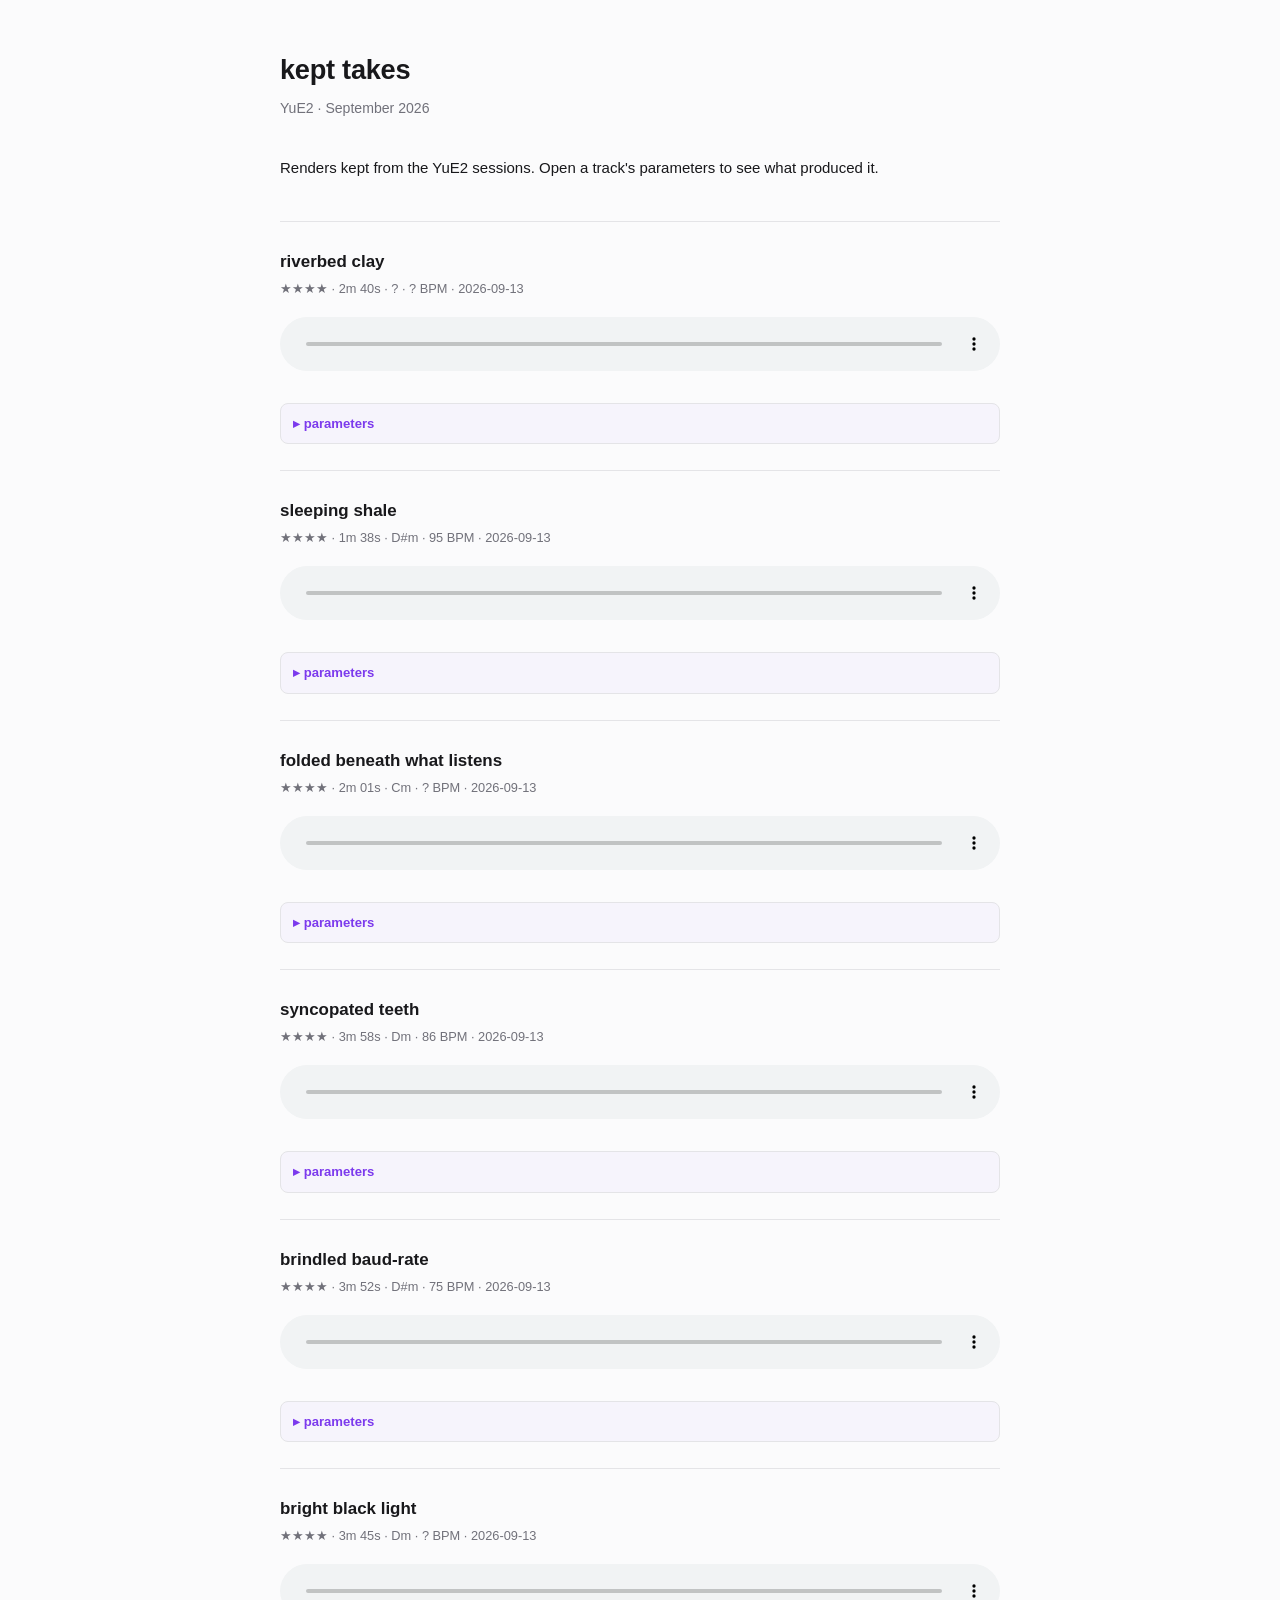
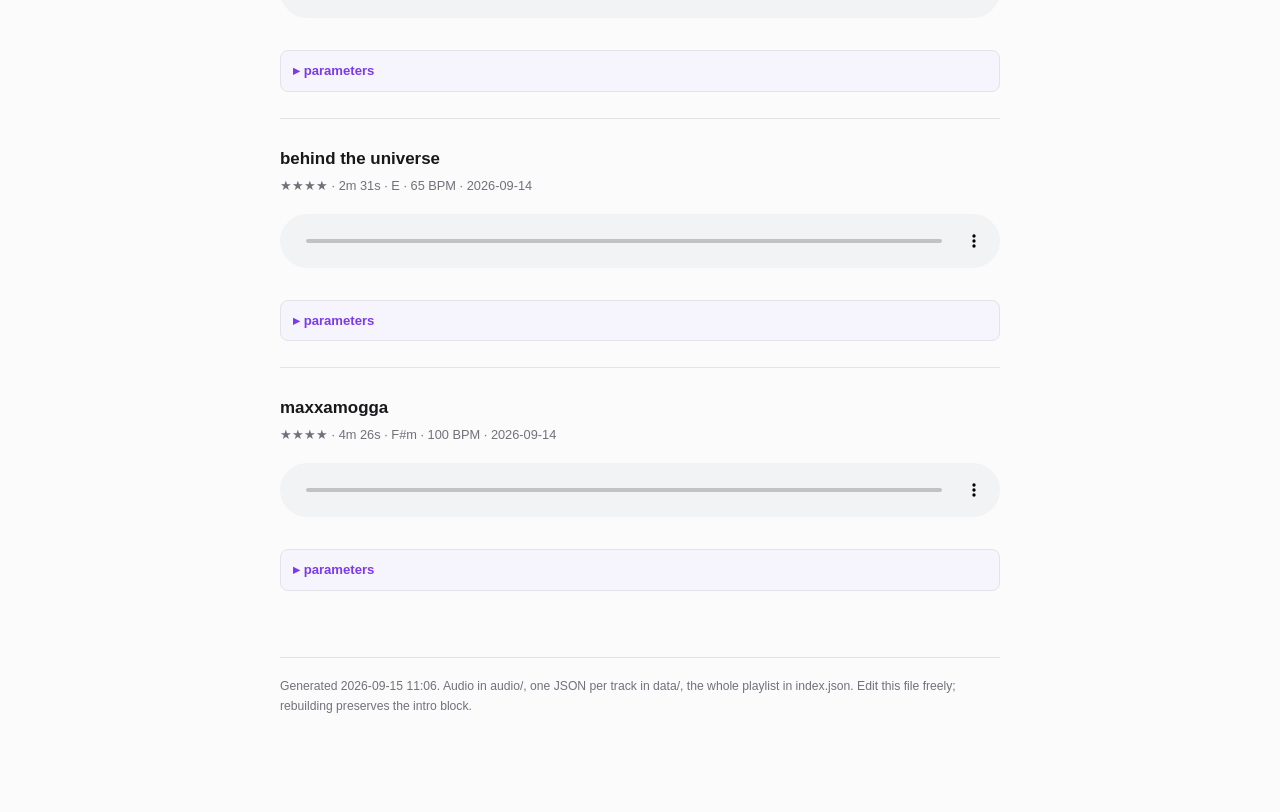
==== docs/index.html @ caff10e0 "publish page from docs/ — Pages serves only / or /docs" ====
<!doctype html>
<html lang="en">
<head>
<meta charset="utf-8">
<meta name="viewport" content="width=device-width, initial-scale=1">
<title>kept takes</title>
<style>
  :root { --ink:#18181b; --muted:#71717a; --line:#e4e4e7; --bg:#fbfbfc; --accent:#7c3aed; }
  @media (prefers-color-scheme: dark) {
    :root { --ink:#ededf0; --muted:#a1a1aa; --line:#2a2a31; --bg:#151518; --accent:#a78bfa; }
  }
  * { box-sizing: border-box; }
  body { margin:0; background:var(--bg); color:var(--ink);
         font:15px/1.65 ui-sans-serif,-apple-system,"Helvetica Neue",sans-serif; }
  .wrap { max-width: 760px; margin: 0 auto; padding: 48px 20px 96px; }
  h1 { font-size: 1.7rem; font-weight: 700; margin: 0 0 4px; letter-spacing: -0.01em; }
  .sub { color: var(--muted); font-size: 0.88rem; margin: 0 0 36px; }

  /* ---- EDIT ME: intro text ---- */
  .intro { margin: 0 0 40px; }
  .intro p { margin: 0 0 14px; }

  .track { border-top: 1px solid var(--line); padding: 26px 0; }
  .track h2 { font-size: 1.06rem; font-weight: 650; margin: 0 0 2px; }
  .meta { color: var(--muted); font-size: 0.8rem; margin: 0 0 12px; }
  .meta span + span::before { content: " · "; }
  audio { width: 100%; margin: 6px 0 12px; }
  .note { margin: 10px 0 0; }
  .note:empty { display: none; }
  details { margin-top: 12px; border: 1px solid var(--line); border-radius: 8px;
            padding: 0 12px; background: rgba(124,58,237,0.035); }
  details[open] { padding-bottom: 12px; }
  summary { cursor: pointer; padding: 9px 0; font-size: 0.82rem; color: var(--accent);
            font-weight: 600; list-style: none; }
  summary::-webkit-details-marker { display: none; }
  summary::before { content: "▸ "; }
  details[open] summary::before { content: "▾ "; }
  table { border-collapse: collapse; width: 100%; font-size: 0.79rem; }
  td { padding: 3px 0; vertical-align: top; }
  td:first-child { color: var(--muted); width: 52%; padding-right: 12px; }
  td:last-child { font-variant-numeric: tabular-nums; }
  .prompt { font-size: 0.79rem; color: var(--muted); margin: 10px 0 0;
            white-space: pre-wrap; }
  footer { border-top: 1px solid var(--line); margin-top: 40px; padding-top: 18px;
           color: var(--muted); font-size: 0.76rem; }
</style>
</head>
<body>
<div class="wrap">

<h1>kept takes</h1>
<p class="sub">YuE2 · September 2026</p>

<!-- ===== EDIT ME: introduction ===== -->
<div class="intro">
<p>Renders kept from the YuE2 sessions. Open a track's parameters to see what produced it.</p>
</div>
<!-- ===== /EDIT ME ===== -->

<section class="track" id="riverbed-clay">
  <h2>riverbed clay</h2>
  <p class="meta"><span>★★★★</span><span>2m 40s</span><span>? · ? BPM</span><span>2026-09-13</span></p>
  <audio controls preload="none" src="audio/riverbed-clay.mp3"></audio>
  <!-- EDIT ME: note for this track -->
  <p class="note"></p>
  <details>
    <summary>parameters</summary>
    <table><tr><td>Harmonic Exploration</td><td>0.7</td></tr><tr><td>Score Top-P</td><td>0.9</td></tr><tr><td>Score Repetition</td><td>1.005</td></tr><tr><td>Score Top-K</td><td>30</td></tr><tr><td>Score Penalty Window</td><td>100</td></tr><tr><td>Vocal Wildness</td><td>1.35</td></tr><tr><td>Semantic Top-P</td><td>0.95</td></tr><tr><td>Vocal Repetition</td><td>1.32</td></tr><tr><td>Semantic Top-K</td><td>100</td></tr><tr><td>Vocal Penalty Window</td><td>50</td></tr><tr><td>Min Length</td><td>200</td></tr><tr><td>Max Length</td><td>9000</td></tr><tr><td>CFG</td><td>1.0</td></tr><tr><td>Flow Steps</td><td>16</td></tr><tr><td>Seed</td><td>888</td></tr><tr><td>Score Mode</td><td>full</td></tr></table>
    <p class="prompt">English-Algerian fourth world, lo-fi indie post-math art-rock, fuzzy shoegaze guitars, neo-baroque minimalist horn and string quartet, dnb bass, trap subs, deadpan vocal fry, imperfect close-mic slacker delivery, angular clean chime riffs, hazy tape saturation, cassette hiss, dynamic swells, unpolished, 98 BPM</p>
    <p class="prompt"><a href="data/riverbed-clay.json">full record</a></p>
  </details>
</section>

<section class="track" id="sleeping-shale">
  <h2>sleeping shale</h2>
  <p class="meta"><span>★★★★</span><span>1m 38s</span><span>D#m · 95 BPM</span><span>2026-09-13</span></p>
  <audio controls preload="none" src="audio/sleeping-shale.mp3"></audio>
  <!-- EDIT ME: note for this track -->
  <p class="note"></p>
  <details>
    <summary>parameters</summary>
    <table><tr><td>Harmonic Exploration</td><td>0.7</td></tr><tr><td>Score Top-P</td><td>0.9</td></tr><tr><td>Score Repetition</td><td>1.005</td></tr><tr><td>Score Top-K</td><td>30</td></tr><tr><td>Score Penalty Window</td><td>100</td></tr><tr><td>Vocal Wildness</td><td>1.25</td></tr><tr><td>Semantic Top-P</td><td>0.95</td></tr><tr><td>Vocal Repetition</td><td>1.25</td></tr><tr><td>Semantic Top-K</td><td>100</td></tr><tr><td>Vocal Penalty Window</td><td>50</td></tr><tr><td>Min Length</td><td>200</td></tr><tr><td>Max Length</td><td>9000</td></tr><tr><td>CFG</td><td>1.2</td></tr><tr><td>Flow Steps</td><td>16</td></tr><tr><td>Seed</td><td>888</td></tr><tr><td>Score Mode</td><td>full</td></tr></table>
    <p class="prompt">English-Algerian fourth world, lo-fi indie post-math art-rock, fuzzy shoegaze guitars, neo-baroque minimalist horn and string quartet, dnb bass, trap subs, deadpan vocal fry, imperfect close-mic slacker delivery, angular clean chime riffs, hazy tape saturation, cassette hiss, dynamic swells, unpolished, 98 BPM</p>
    <p class="prompt"><a href="data/sleeping-shale.json">full record</a></p>
  </details>
</section>

<section class="track" id="folded-beneath-what-listens">
  <h2>folded beneath what listens</h2>
  <p class="meta"><span>★★★★</span><span>2m 01s</span><span>Cm · ? BPM</span><span>2026-09-13</span></p>
  <audio controls preload="none" src="audio/folded-beneath-what-listens.mp3"></audio>
  <!-- EDIT ME: note for this track -->
  <p class="note"></p>
  <details>
    <summary>parameters</summary>
    <table><tr><td>Harmonic Exploration</td><td>0.7</td></tr><tr><td>Score Top-P</td><td>0.9</td></tr><tr><td>Score Repetition</td><td>1.005</td></tr><tr><td>Score Top-K</td><td>30</td></tr><tr><td>Score Penalty Window</td><td>100</td></tr><tr><td>Vocal Wildness</td><td>1.15</td></tr><tr><td>Semantic Top-P</td><td>0.95</td></tr><tr><td>Vocal Repetition</td><td>1.24</td></tr><tr><td>Semantic Top-K</td><td>100</td></tr><tr><td>Vocal Penalty Window</td><td>50</td></tr><tr><td>Min Length</td><td>200</td></tr><tr><td>Max Length</td><td>9000</td></tr><tr><td>CFG</td><td>1.0</td></tr><tr><td>Flow Steps</td><td>16</td></tr><tr><td>Seed</td><td>444</td></tr><tr><td>Score Mode</td><td>full</td></tr></table>
    <p class="prompt">English, progressive hybrid alt-indie lo-fi with drastic section transitions: begins with fragile spectral ambient choral drone breathing and cello, builds into gentle math post-rock clean indie guitars, erupts into heavy lofi trap beat drop with gushing 808 sub-bass and rolling ricochet hi-hats, suddenly subsides into soft fragile tape-decay ambient breakdown, then crescendos into an subtle full post-rock oceanic shimmer bedroom psychedelia wall  of soaring tremolo guitars , neo-soul vocales and trap drums, dynamic whispered to soaring duet vocals, 134 BPM</p>
    <p class="prompt"><a href="data/folded-beneath-what-listens.json">full record</a></p>
  </details>
</section>

<section class="track" id="syncopated-teeth">
  <h2>syncopated teeth</h2>
  <p class="meta"><span>★★★★</span><span>3m 58s</span><span>Dm · 86 BPM</span><span>2026-09-13</span></p>
  <audio controls preload="none" src="audio/syncopated-teeth.mp3"></audio>
  <!-- EDIT ME: note for this track -->
  <p class="note"></p>
  <details>
    <summary>parameters</summary>
    <table><tr><td>Harmonic Exploration</td><td>0.7</td></tr><tr><td>Score Top-P</td><td>0.9</td></tr><tr><td>Score Repetition</td><td>1.005</td></tr><tr><td>Score Top-K</td><td>30</td></tr><tr><td>Score Penalty Window</td><td>100</td></tr><tr><td>Vocal Wildness</td><td>1.0</td></tr><tr><td>Semantic Top-P</td><td>0.95</td></tr><tr><td>Vocal Repetition</td><td>1.2</td></tr><tr><td>Semantic Top-K</td><td>100</td></tr><tr><td>Vocal Penalty Window</td><td>50</td></tr><tr><td>Min Length</td><td>200</td></tr><tr><td>Max Length</td><td>9000</td></tr><tr><td>CFG</td><td>1.0</td></tr><tr><td>Flow Steps</td><td>32</td></tr><tr><td>Seed</td><td>42</td></tr><tr><td>Score Mode</td><td>full</td></tr></table>
    <p class="prompt">English, gentle experimental folktronica, emo alt post-math, hesitant glitch, disk rot artifacts, tape degradation, analog synth warble, fragile acoustic picking, slow build, subtle shoegaze breathy vocals with deadpan vocal fry, intimate, quiet, tape hiss, 84 BPM</p>
    <p class="prompt"><a href="data/syncopated-teeth.json">full record</a></p>
  </details>
</section>

<section class="track" id="brindled-baud-rate">
  <h2>brindled baud-rate</h2>
  <p class="meta"><span>★★★★</span><span>3m 52s</span><span>D#m · 75 BPM</span><span>2026-09-13</span></p>
  <audio controls preload="none" src="audio/brindled-baud-rate.mp3"></audio>
  <!-- EDIT ME: note for this track -->
  <p class="note"></p>
  <details>
    <summary>parameters</summary>
    <table><tr><td>Harmonic Exploration</td><td>0.7</td></tr><tr><td>Score Top-P</td><td>0.9</td></tr><tr><td>Score Repetition</td><td>1.005</td></tr><tr><td>Score Top-K</td><td>30</td></tr><tr><td>Score Penalty Window</td><td>100</td></tr><tr><td>Vocal Wildness</td><td>1.12</td></tr><tr><td>Semantic Top-P</td><td>0.95</td></tr><tr><td>Vocal Repetition</td><td>1.15</td></tr><tr><td>Semantic Top-K</td><td>100</td></tr><tr><td>Vocal Penalty Window</td><td>50</td></tr><tr><td>Min Length</td><td>200</td></tr><tr><td>Max Length</td><td>9000</td></tr><tr><td>CFG</td><td>1.0</td></tr><tr><td>Flow Steps</td><td>16</td></tr><tr><td>Seed</td><td>777</td></tr><tr><td>Score Mode</td><td>full</td></tr></table>
    <p class="prompt">English, intimate lofi trap merger, syncopated 808 sub-bass ricochets, tape flutter, imperfect choral and duet whispers, cybernetic sprung-rhythm cadence, 128 BPM</p>
    <p class="prompt"><a href="data/brindled-baud-rate.json">full record</a></p>
  </details>
</section>

<section class="track" id="bright-black-light">
  <h2>bright black light</h2>
  <p class="meta"><span>★★★★</span><span>3m 45s</span><span>Dm · ? BPM</span><span>2026-09-13</span></p>
  <audio controls preload="none" src="audio/bright-black-light.mp3"></audio>
  <!-- EDIT ME: note for this track -->
  <p class="note"></p>
  <details>
    <summary>parameters</summary>
    <table><tr><td>Harmonic Exploration</td><td>0.7</td></tr><tr><td>Score Top-P</td><td>0.9</td></tr><tr><td>Score Repetition</td><td>1.005</td></tr><tr><td>Score Top-K</td><td>30</td></tr><tr><td>Score Penalty Window</td><td>100</td></tr><tr><td>Vocal Wildness</td><td>1.6</td></tr><tr><td>Semantic Top-P</td><td>0.95</td></tr><tr><td>Vocal Repetition</td><td>1.4</td></tr><tr><td>Semantic Top-K</td><td>100</td></tr><tr><td>Vocal Penalty Window</td><td>50</td></tr><tr><td>Min Length</td><td>200</td></tr><tr><td>Max Length</td><td>9000</td></tr><tr><td>CFG</td><td>1.3</td></tr><tr><td>Flow Steps</td><td>16</td></tr><tr><td>Seed</td><td>777</td></tr><tr><td>Score Mode</td><td>full</td></tr></table>
    <p class="prompt">Root-emograss trap reframed as slow fourth-world psychopastoral chamber: fractured 5/4 and 7/8 pulses beneath dusty Lo-Fi synths, bowed banjo detuned into glass marimba, shoegaze-ASMR vocal fry kept close and breathy, dense shifting jazz harmonies, granular bass, abrupt math-break refrains non-repeating through evolving lines, quirky prepared percussion and muted ensemble textures opening into a virtuoso choral-string outro; intimate stereo saturation, restrained dynamics, wide but muddy, tenderly disorienting.</p>
    <p class="prompt"><a href="data/bright-black-light.json">full record</a></p>
  </details>
</section>

<section class="track" id="behind-the-universe">
  <h2>behind the universe</h2>
  <p class="meta"><span>★★★★</span><span>2m 31s</span><span>E · 65 BPM</span><span>2026-09-14</span></p>
  <audio controls preload="none" src="audio/behind-the-universe.mp3"></audio>
  <!-- EDIT ME: note for this track -->
  <p class="note"></p>
  <details>
    <summary>parameters</summary>
    <table><tr><td>Harmonic Exploration</td><td>1.05</td></tr><tr><td>Score Top-P</td><td>0.96</td></tr><tr><td>Score Repetition</td><td>1.11</td></tr><tr><td>Score Top-K</td><td>55</td></tr><tr><td>Score Penalty Window</td><td>100</td></tr><tr><td>Vocal Wildness</td><td>1.15</td></tr><tr><td>Semantic Top-P</td><td>0.96</td></tr><tr><td>Vocal Repetition</td><td>1.22</td></tr><tr><td>Semantic Top-K</td><td>100</td></tr><tr><td>Vocal Penalty Window</td><td>50</td></tr><tr><td>Min Length</td><td>200</td></tr><tr><td>Max Length</td><td>9000</td></tr><tr><td>CFG</td><td>1.0</td></tr><tr><td>Flow Steps</td><td>16</td></tr><tr><td>Seed</td><td>555</td></tr><tr><td>Score Mode</td><td>full</td></tr></table>
    <p class="prompt">English-Algerian-Chinese, experimental techno, progressive hybrid  epic with drastic section transitions: begins with fragile spectral ambient choral drone, builds into angular math rock clean indie guitars, erupts into heavy lofi trap beat drop with gushing 808 sub-bass and rolling ricochet hi-hats, suddenly subsides into soft fragile tape-decay ambient breakdown, then crescendos into an explosive post-rock oceanic shimmer wall with soaring tremolo guitars and massive drums, dynamic whispered to soaring duet vocals, 134 BPM</p>
    <p class="prompt"><a href="data/behind-the-universe.json">full record</a></p>
  </details>
</section>

<section class="track" id="maxxamogga">
  <h2>maxxamogga</h2>
  <p class="meta"><span>★★★★</span><span>4m 26s</span><span>F#m · 100 BPM</span><span>2026-09-14</span></p>
  <audio controls preload="none" src="audio/maxxamogga.mp3"></audio>
  <!-- EDIT ME: note for this track -->
  <p class="note"></p>
  <details>
    <summary>parameters</summary>
    <table><tr><td>Harmonic Exploration</td><td>0.7</td></tr><tr><td>Score Top-P</td><td>0.9</td></tr><tr><td>Score Repetition</td><td>1.005</td></tr><tr><td>Score Top-K</td><td>30</td></tr><tr><td>Score Penalty Window</td><td>100</td></tr><tr><td>Vocal Wildness</td><td>1.33</td></tr><tr><td>Semantic Top-P</td><td>0.95</td></tr><tr><td>Vocal Repetition</td><td>1.32</td></tr><tr><td>Semantic Top-K</td><td>100</td></tr><tr><td>Vocal Penalty Window</td><td>50</td></tr><tr><td>Min Length</td><td>200</td></tr><tr><td>Max Length</td><td>9000</td></tr><tr><td>CFG</td><td>1.0</td></tr><tr><td>Flow Steps</td><td>16</td></tr><tr><td>Seed</td><td>762</td></tr><tr><td>Score Mode</td><td>full</td></tr></table>
    <p class="prompt">English-Algerian fourth world, lo-fi indie post-math art-rock, fuzzy shoegaze guitars, neo-baroque minimalist horn and string quartet, dnb bass, trap subs, deadpan vocal fry, imperfect close-mic slacker delivery, angular clean chime riffs, hazy tape saturation, cassette hiss, dynamic swells, unpolished, 98 BPM</p>
    <p class="prompt"><a href="data/maxxamogga.json">full record</a></p>
  </details>
</section>

<footer>Generated 2026-09-15 11:06. Audio in audio/, one JSON per track in data/, the whole playlist in index.json. Edit this file freely; rebuilding preserves the intro block.</footer>
</div>
</body>
</html>
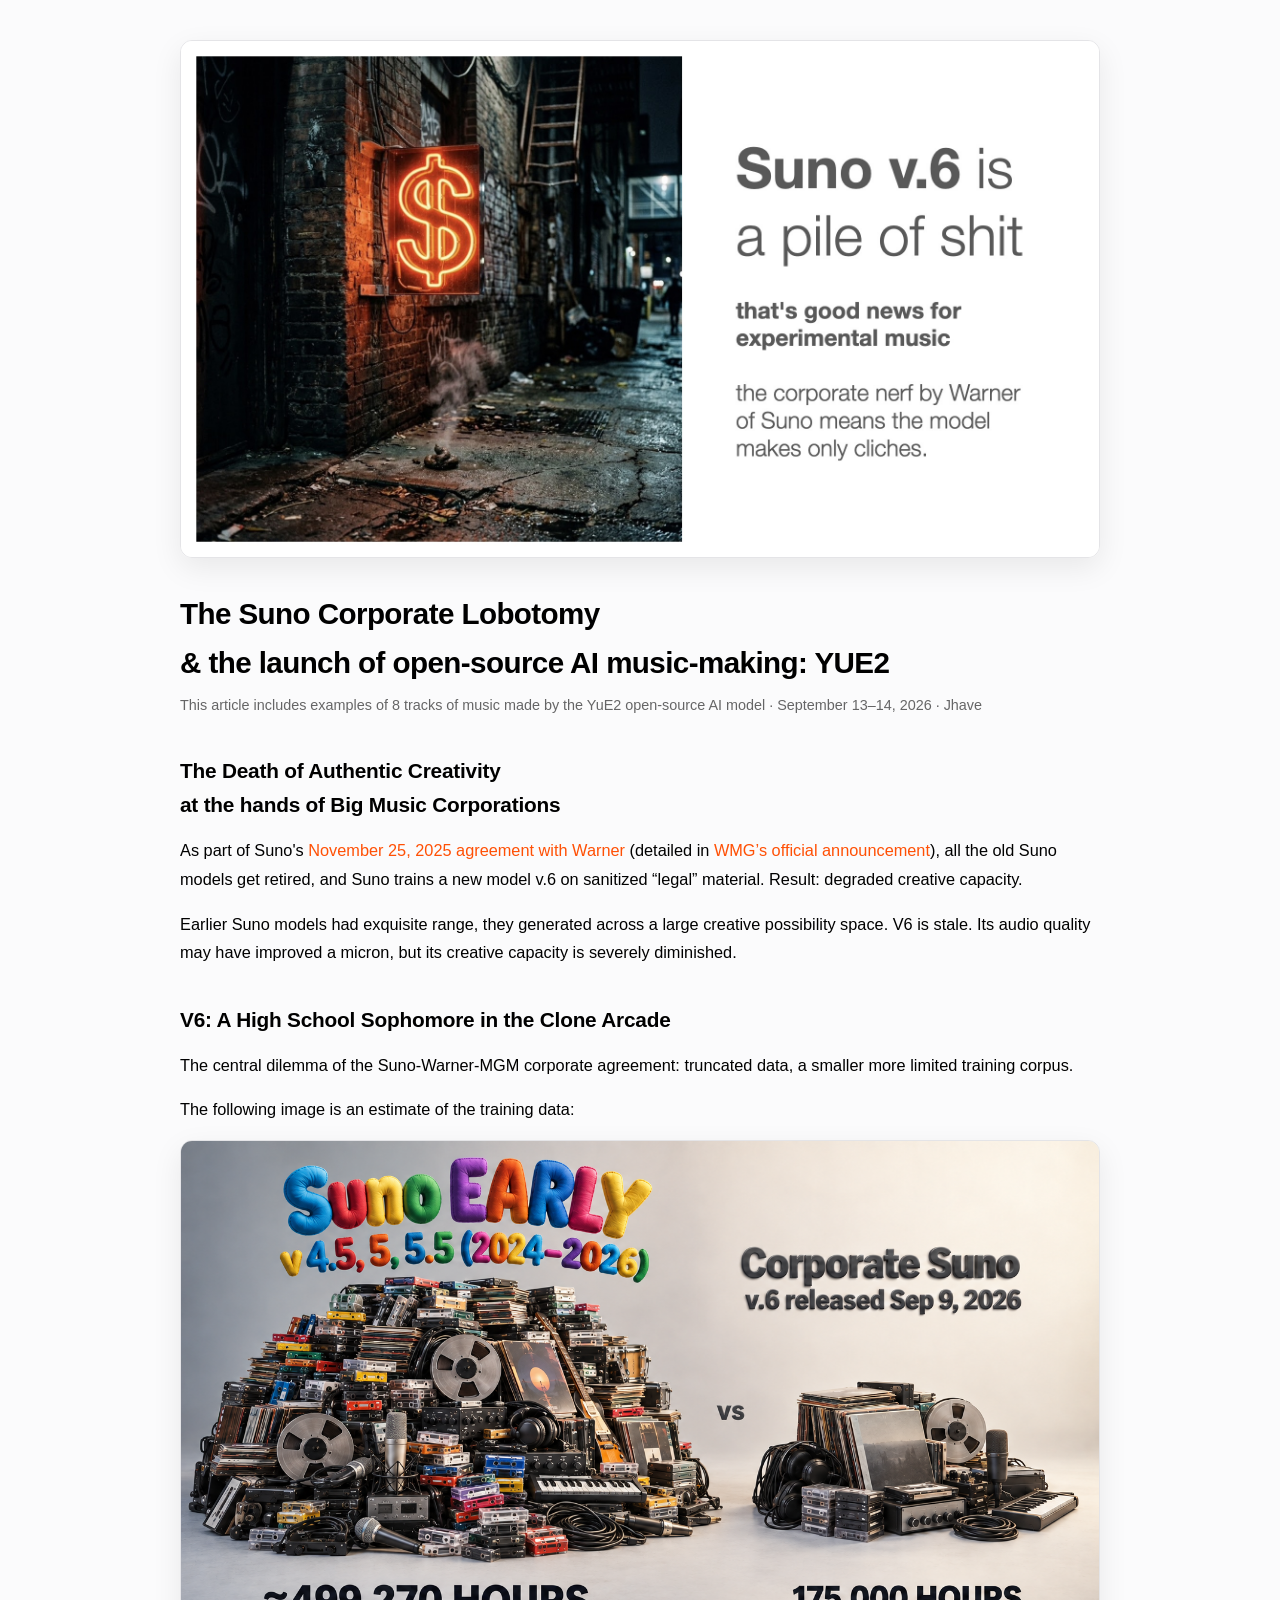
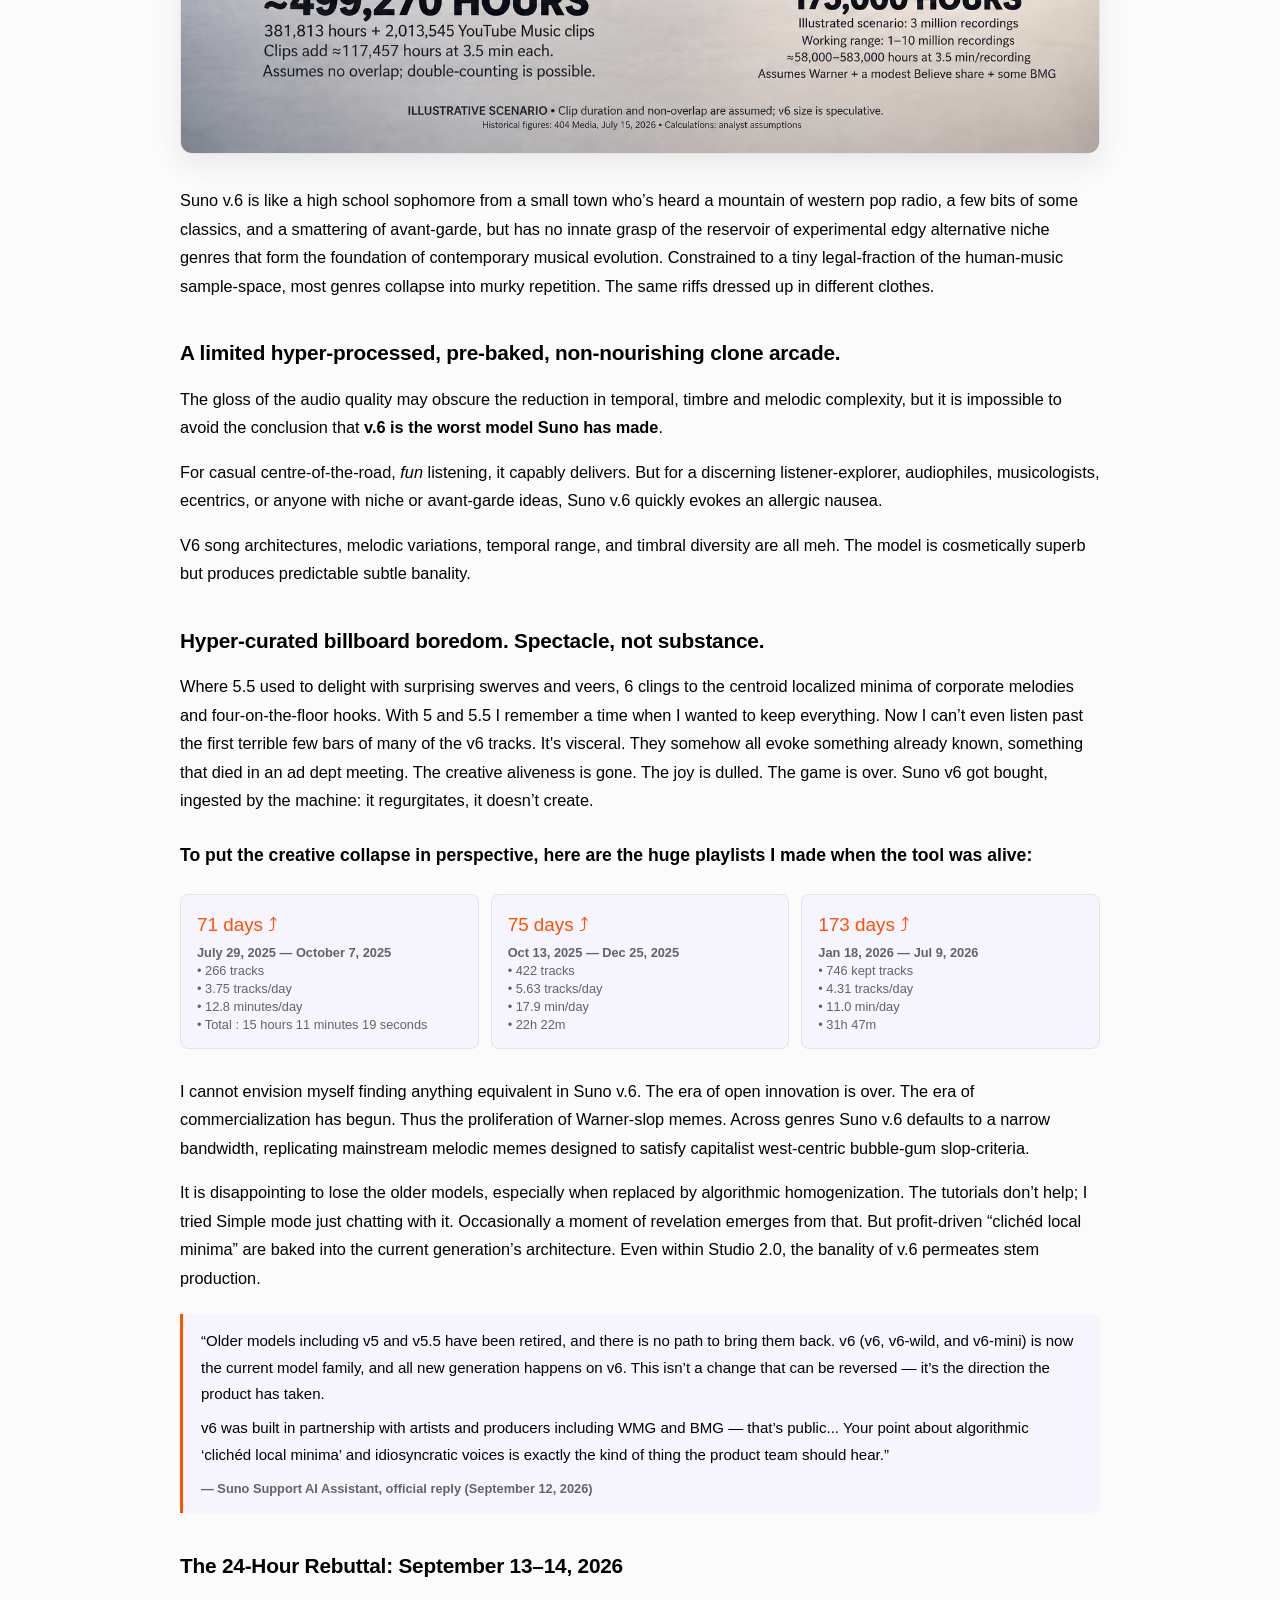
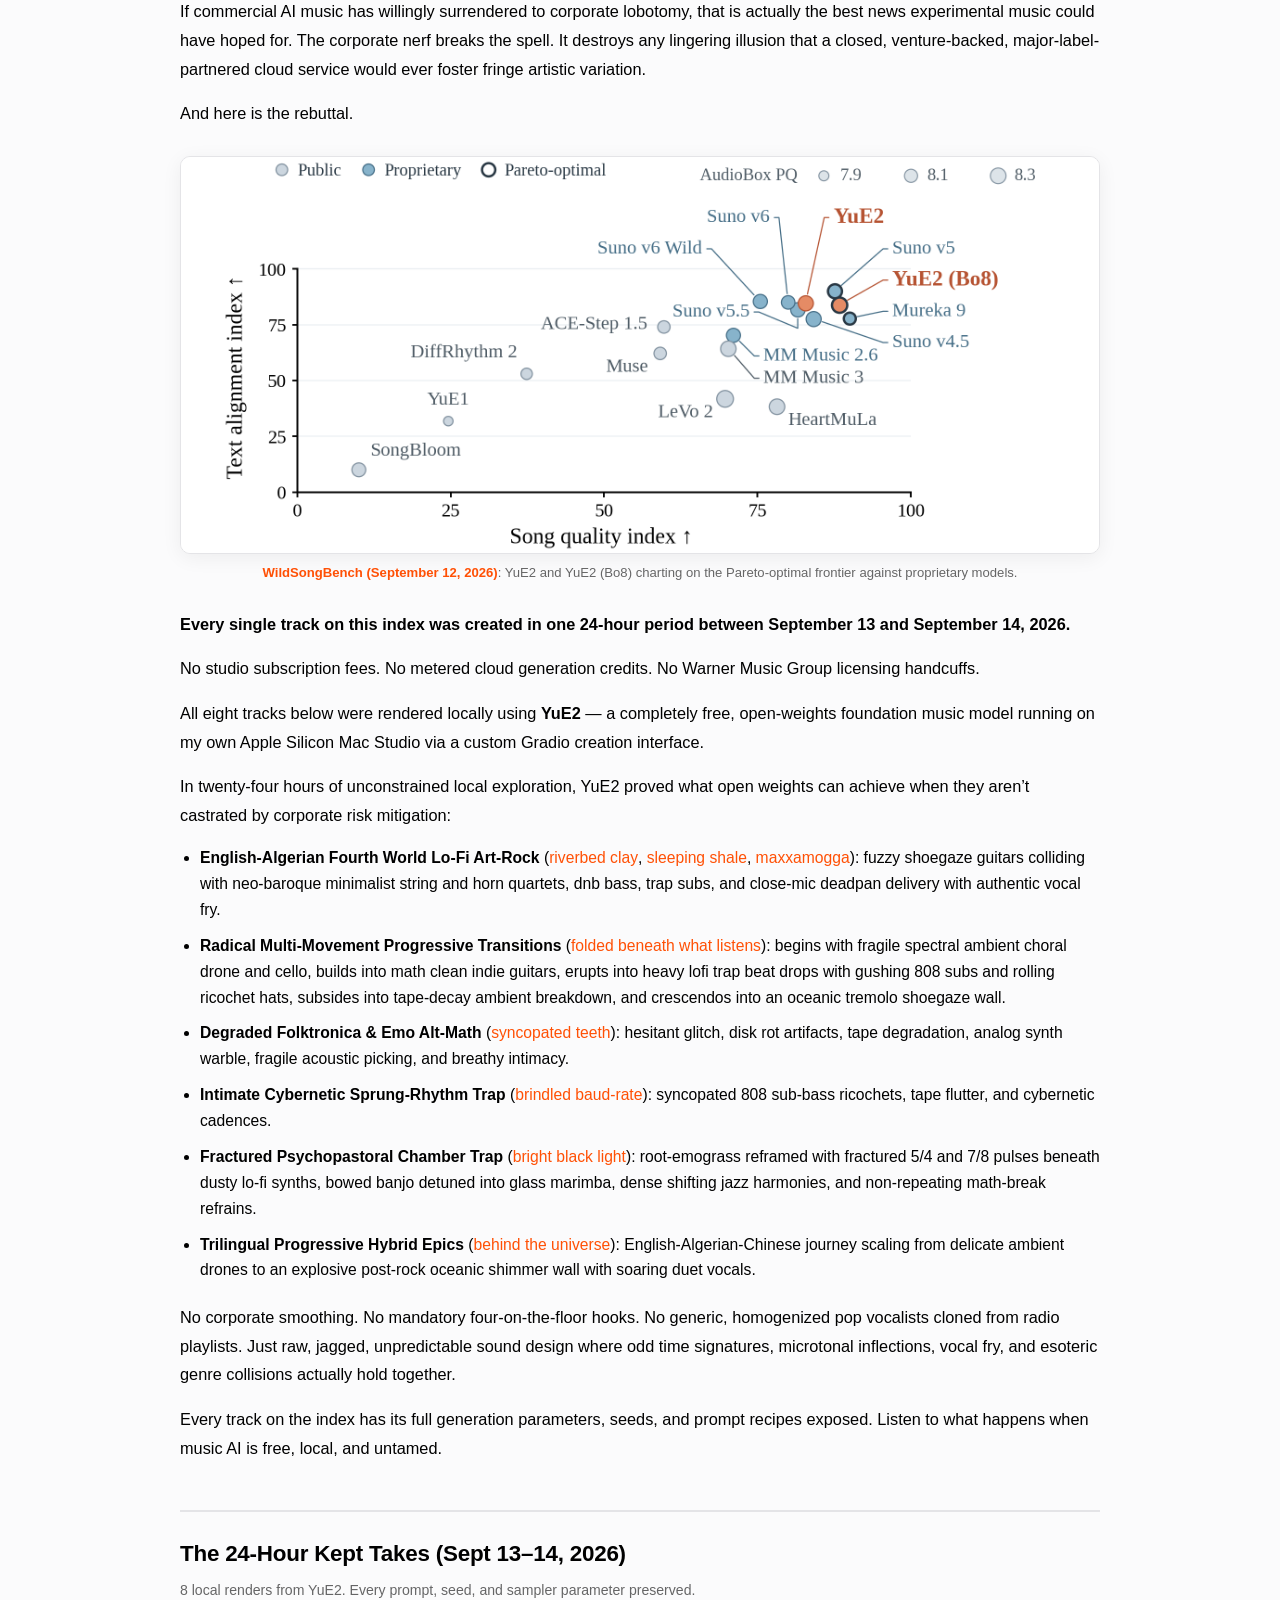
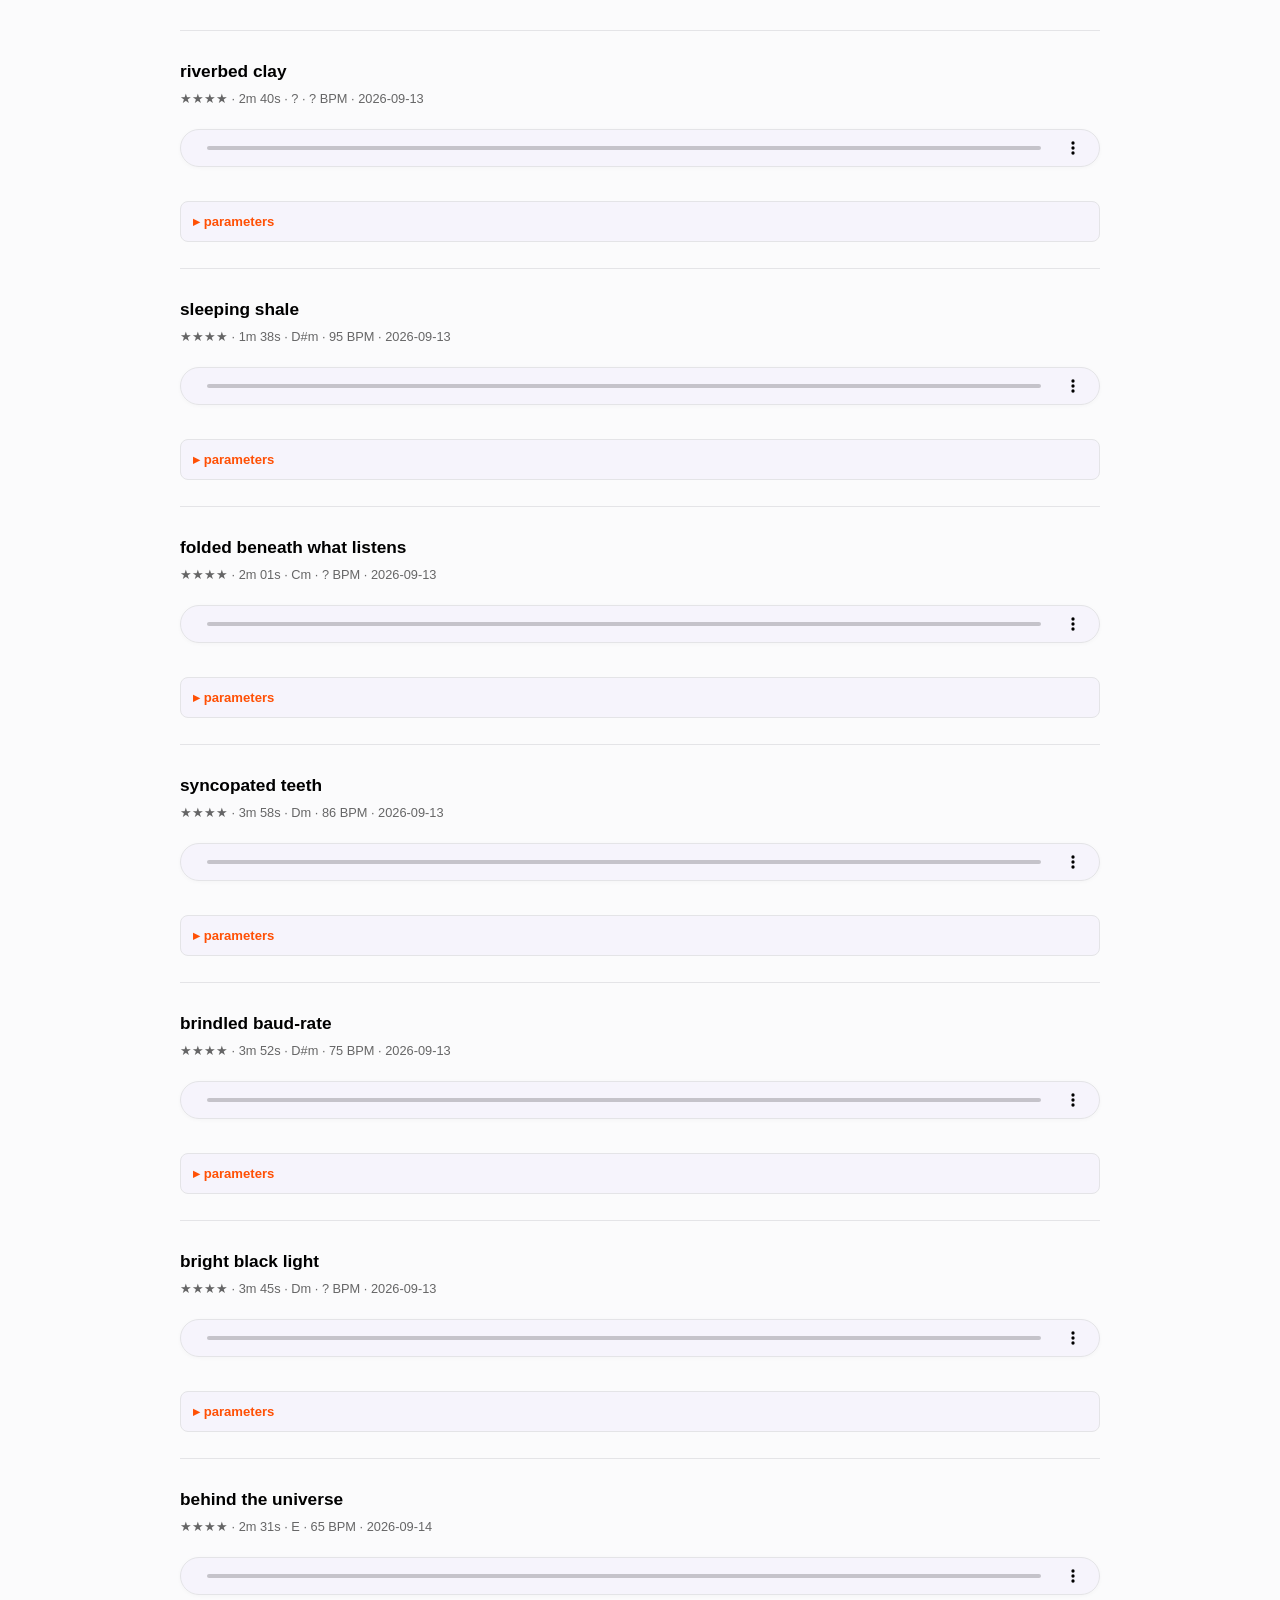
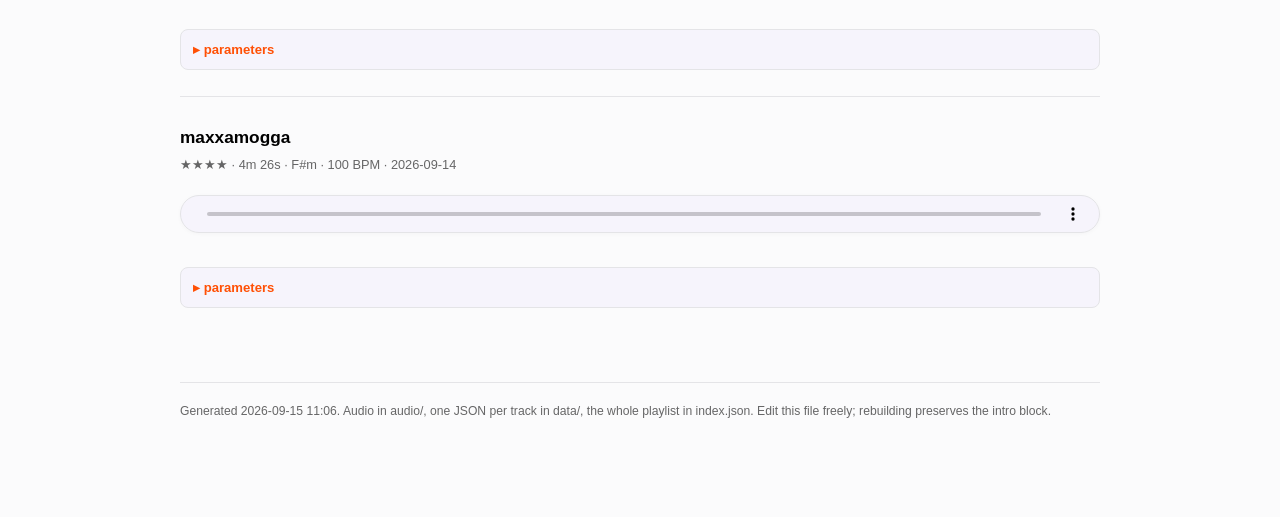
==== commit 36f963e8: "Merge the interface redesign with the playlist-page work, and fix three regressions The redesign bra" ====
--- a/docs/index.html
+++ b/docs/index.html
@@ -1,175 +1,1226 @@
 <!doctype html>
 <html lang="en">
+
 <head>
-<meta charset="utf-8">
-<meta name="viewport" content="width=device-width, initial-scale=1">
-<title>kept takes</title>
-<style>
-  :root { --ink:#18181b; --muted:#71717a; --line:#e4e4e7; --bg:#fbfbfc; --accent:#7c3aed; }
-  @media (prefers-color-scheme: dark) {
-    :root { --ink:#ededf0; --muted:#a1a1aa; --line:#2a2a31; --bg:#151518; --accent:#a78bfa; }
-  }
-  * { box-sizing: border-box; }
-  body { margin:0; background:var(--bg); color:var(--ink);
-         font:15px/1.65 ui-sans-serif,-apple-system,"Helvetica Neue",sans-serif; }
-  .wrap { max-width: 760px; margin: 0 auto; padding: 48px 20px 96px; }
-  h1 { font-size: 1.7rem; font-weight: 700; margin: 0 0 4px; letter-spacing: -0.01em; }
-  .sub { color: var(--muted); font-size: 0.88rem; margin: 0 0 36px; }
-
-  /* ---- EDIT ME: intro text ---- */
-  .intro { margin: 0 0 40px; }
-  .intro p { margin: 0 0 14px; }
-
-  .track { border-top: 1px solid var(--line); padding: 26px 0; }
-  .track h2 { font-size: 1.06rem; font-weight: 650; margin: 0 0 2px; }
-  .meta { color: var(--muted); font-size: 0.8rem; margin: 0 0 12px; }
-  .meta span + span::before { content: " · "; }
-  audio { width: 100%; margin: 6px 0 12px; }
-  .note { margin: 10px 0 0; }
-  .note:empty { display: none; }
-  details { margin-top: 12px; border: 1px solid var(--line); border-radius: 8px;
-            padding: 0 12px; background: rgba(124,58,237,0.035); }
-  details[open] { padding-bottom: 12px; }
-  summary { cursor: pointer; padding: 9px 0; font-size: 0.82rem; color: var(--accent);
-            font-weight: 600; list-style: none; }
-  summary::-webkit-details-marker { display: none; }
-  summary::before { content: "▸ "; }
-  details[open] summary::before { content: "▾ "; }
-  table { border-collapse: collapse; width: 100%; font-size: 0.79rem; }
-  td { padding: 3px 0; vertical-align: top; }
-  td:first-child { color: var(--muted); width: 52%; padding-right: 12px; }
-  td:last-child { font-variant-numeric: tabular-nums; }
-  .prompt { font-size: 0.79rem; color: var(--muted); margin: 10px 0 0;
-            white-space: pre-wrap; }
-  footer { border-top: 1px solid var(--line); margin-top: 40px; padding-top: 18px;
-           color: var(--muted); font-size: 0.76rem; }
-</style>
+  <meta charset="utf-8">
+  <meta name="viewport" content="width=device-width, initial-scale=1">
+  <title>Suno v.6 is a pile of shit · kept takes (YuE2)</title>
+  <style>
+    :root {
+      color-scheme: light dark;
+      --ink: #000000;
+      --muted: #00000098;
+      --line: #e4e4e7;
+      --bg: #fbfbfc;
+      --accent: #ff4e02fc;
+      --card-bg: rgba(124, 58, 237, 0.035);
+    }
+
+    @media (prefers-color-scheme: dark) {
+      :root {
+        --ink: #ededf0;
+        --muted: #47ce81;
+        --line: #2a2a31;
+        --bg: #151518;
+        --accent: #281956;
+        --card-bg: rgba(167, 139, 250, 0.05);
+      }
+    }
+
+    * {
+      box-sizing: border-box;
+    }
+
+    body {
+      margin: 0;
+      background: var(--bg);
+      color: var(--ink);
+      font: 15px/1.65 ui-sans-serif, -apple-system, BlinkMacSystemFont, "Segoe UI", Roboto, "Helvetica Neue", sans-serif;
+    }
+
+    .wrap {
+      max-width: 960px;
+      margin: 0 auto;
+      padding: 40px 20px 96px;
+    }
+
+    /* Hero header image */
+    .hero-img {
+      width: 100%;
+      height: auto;
+      border-radius: 12px;
+      border: 1px solid var(--line);
+      box-shadow: 0 10px 30px rgba(0, 0, 0, 0.08);
+      display: block;
+      margin: 0 0 32px;
+    }
+
+    h1 {
+      font-size: 1.85rem;
+      font-weight: 750;
+      margin: 0 0 6px;
+      letter-spacing: -0.02em;
+    }
+
+    .sub {
+      color: var(--muted);
+      font-size: 0.9rem;
+      margin: 0 0 32px;
+    }
+
+    /* Blog post & Intro styling */
+    .intro {
+      margin: 0 0 44px;
+    }
+
+    .intro p {
+      margin: 0 0 16px;
+      line-height: 1.75;
+      font-size: 1.02rem;
+    }
+
+    .intro h2 {
+      font-size: 1.3rem;
+      font-weight: 700;
+      margin: 36px 0 14px;
+      letter-spacing: -0.01em;
+      color: var(--ink);
+    }
+
+    .intro h3 {
+      font-size: 1.1rem;
+      font-weight: 650;
+      margin: 26px 0 10px;
+      color: var(--ink);
+    }
+
+    .intro blockquote {
+      margin: 22px 0;
+      padding: 14px 18px;
+      border-left: 3px solid var(--accent);
+      background: var(--card-bg);
+      border-radius: 0 8px 8px 0;
+      color: var(--ink);
+      font-size: 0.94rem;
+      line-height: 1.65;
+    }
+
+    .intro blockquote p {
+      margin: 0 0 8px;
+      font-size: 0.94rem;
+    }
+
+    .intro blockquote p:last-child {
+      margin-bottom: 0;
+    }
+
+    .intro blockquote cite {
+      display: block;
+      margin-top: 10px;
+      font-size: 0.8rem;
+      color: var(--muted);
+      font-style: normal;
+      font-weight: 600;
+    }
+
+    .intro ul {
+      margin: 12px 0 20px 20px;
+      padding: 0;
+    }
+
+    .intro li {
+      margin-bottom: 10px;
+      line-height: 1.65;
+      font-size: 0.98rem;
+    }
+
+    .intro a {
+      color: var(--accent);
+      text-decoration: none;
+      font-weight: 500;
+    }
+
+    .intro a:hover {
+      text-decoration: underline;
+    }
+
+    .stat-grid {
+      display: grid;
+      grid-template-columns: repeat(3, 1fr);
+      gap: 12px;
+      margin: 24px 0 28px;
+    }
+
+    @media (max-width: 680px) {
+      .stat-grid {
+        grid-template-columns: 1fr;
+      }
+    }
+
+    .stat-card {
+      border: 1px solid var(--line);
+      border-radius: 8px;
+      padding: 14px 16px;
+      background: var(--card-bg);
+    }
+
+    .stat-card .num {
+      font-size: 1.18rem;
+      font-weight: 700;
+      color: var(--accent);
+      font-variant-numeric: tabular-nums;
+    }
+
+    .stat-card .num a {
+      color: var(--accent);
+      text-decoration: none;
+    }
+
+    .stat-card .num a:hover {
+      text-decoration: underline;
+    }
+
+    .stat-card .lbl {
+      font-size: 0.8rem;
+      color: var(--muted);
+      margin-top: 4px;
+      line-height: 1.4;
+    }
+
+    .stat-card .lbl a {
+      color: inherit;
+      text-decoration: none;
+    }
+
+    .stat-card .lbl a:hover {
+      color: var(--accent);
+      text-decoration: underline;
+    }
+
+    .benchmark-figure {
+      margin: 28px 0;
+      text-align: center;
+    }
+
+    .benchmark-img {
+      width: 100%;
+      height: auto;
+      border-radius: 10px;
+      border: 1px solid var(--line);
+      box-shadow: 0 4px 20px rgba(0, 0, 0, 0.06);
+      display: block;
+      transition: transform 0.15s ease;
+    }
+
+    .benchmark-figure a:hover .benchmark-img {
+      transform: scale(1.005);
+    }
+
+    .benchmark-figure figcaption {
+      margin-top: 10px;
+      font-size: 0.82rem;
+      color: var(--muted);
+      line-height: 1.4;
+    }
+
+    .benchmark-figure figcaption a {
+      color: var(--accent);
+      text-decoration: none;
+      font-weight: 600;
+    }
+
+    .benchmark-figure figcaption a:hover {
+      text-decoration: underline;
+    }
+
+    /* Playlist section header */
+    .playlist-divider {
+      border-top: 2px solid var(--line);
+      margin: 48px 0 28px;
+      padding-top: 24px;
+    }
+
+    .playlist-divider h2 {
+      font-size: 1.4rem;
+      font-weight: 750;
+      margin: 0 0 6px;
+      letter-spacing: -0.01em;
+    }
+
+    .playlist-divider p {
+      color: var(--muted);
+      font-size: 0.88rem;
+      margin: 0;
+    }
+
+    /* Track listing */
+    .track {
+      border-top: 1px solid var(--line);
+      padding: 26px 0;
+    }
+
+    .track h2 {
+      font-size: 1.08rem;
+      font-weight: 650;
+      margin: 0 0 2px;
+    }
+
+    .meta {
+      color: var(--muted);
+      font-size: 0.8rem;
+      margin: 0 0 12px;
+    }
+
+    .meta span+span::before {
+      content: " · ";
+    }
+
+    /* Refined MP3 Player Styling */
+    audio {
+      width: 100%;
+      height: 38px;
+      margin: 8px 0 14px;
+      border-radius: 20px;
+      accent-color: var(--accent);
+      background: var(--card-bg);
+      border: 1px solid var(--line);
+      outline: none;
+      box-shadow: 0 1px 4px rgba(0, 0, 0, 0.03);
+      transition: border-color 0.2s ease, box-shadow 0.2s ease;
+    }
+
+    audio:hover,
+    audio:focus {
+      border-color: var(--accent);
+      box-shadow: 0 2px 10px rgba(124, 58, 237, 0.12);
+    }
+
+    audio::-webkit-media-controls-panel,
+    audio::-webkit-media-controls-enclosure {
+      background: transparent;
+    }
+
+    .note {
+      margin: 10px 0 0;
+    }
+
+    .note:empty {
+      display: none;
+    }
+
+    details.track-params {
+      margin-top: 12px;
+      border: 1px solid var(--line);
+      border-radius: 8px;
+      padding: 0 12px;
+      background: var(--card-bg);
+    }
+
+    details.track-params[open] {
+      padding-bottom: 12px;
+    }
+
+    details.track-params summary {
+      cursor: pointer;
+      padding: 9px 0;
+      font-size: 0.82rem;
+      color: var(--accent);
+      font-weight: 600;
+      list-style: none;
+    }
+
+    details.track-params summary::-webkit-details-marker {
+      display: none;
+    }
+
+    details.track-params summary::before {
+      content: "▸ ";
+    }
+
+    details.track-params[open] summary::before {
+      content: "▾ ";
+    }
+
+    table {
+      border-collapse: collapse;
+      width: 100%;
+      font-size: 0.79rem;
+    }
+
+    td {
+      padding: 3px 0;
+      vertical-align: top;
+    }
+
+    td:first-child {
+      color: var(--muted);
+      width: 52%;
+      padding-right: 12px;
+    }
+
+    td:last-child {
+      font-variant-numeric: tabular-nums;
+    }
+
+    .prompt {
+      font-size: 0.79rem;
+      color: var(--muted);
+      margin: 10px 0 0;
+      white-space: pre-wrap;
+      line-height: 1.5;
+    }
+
+    footer {
+      border-top: 1px solid var(--line);
+      margin-top: 48px;
+      padding-top: 18px;
+      color: var(--muted);
+      font-size: 0.76rem;
+    }
+  </style>
 </head>
+
 <body>
-<div class="wrap">
-
-<h1>kept takes</h1>
-<p class="sub">YuE2 · September 2026</p>
-
-<!-- ===== EDIT ME: introduction ===== -->
-<div class="intro">
-<p>Renders kept from the YuE2 sessions. Open a track's parameters to see what produced it.</p>
-</div>
-<!-- ===== /EDIT ME ===== -->
-
-<section class="track" id="riverbed-clay">
-  <h2>riverbed clay</h2>
-  <p class="meta"><span>★★★★</span><span>2m 40s</span><span>? · ? BPM</span><span>2026-09-13</span></p>
-  <audio controls preload="none" src="audio/riverbed-clay.mp3"></audio>
-  <!-- EDIT ME: note for this track -->
-  <p class="note"></p>
-  <details>
-    <summary>parameters</summary>
-    <table><tr><td>Harmonic Exploration</td><td>0.7</td></tr><tr><td>Score Top-P</td><td>0.9</td></tr><tr><td>Score Repetition</td><td>1.005</td></tr><tr><td>Score Top-K</td><td>30</td></tr><tr><td>Score Penalty Window</td><td>100</td></tr><tr><td>Vocal Wildness</td><td>1.35</td></tr><tr><td>Semantic Top-P</td><td>0.95</td></tr><tr><td>Vocal Repetition</td><td>1.32</td></tr><tr><td>Semantic Top-K</td><td>100</td></tr><tr><td>Vocal Penalty Window</td><td>50</td></tr><tr><td>Min Length</td><td>200</td></tr><tr><td>Max Length</td><td>9000</td></tr><tr><td>CFG</td><td>1.0</td></tr><tr><td>Flow Steps</td><td>16</td></tr><tr><td>Seed</td><td>888</td></tr><tr><td>Score Mode</td><td>full</td></tr></table>
-    <p class="prompt">English-Algerian fourth world, lo-fi indie post-math art-rock, fuzzy shoegaze guitars, neo-baroque minimalist horn and string quartet, dnb bass, trap subs, deadpan vocal fry, imperfect close-mic slacker delivery, angular clean chime riffs, hazy tape saturation, cassette hiss, dynamic swells, unpolished, 98 BPM</p>
-    <p class="prompt"><a href="data/riverbed-clay.json">full record</a></p>
-  </details>
-</section>
-
-<section class="track" id="sleeping-shale">
-  <h2>sleeping shale</h2>
-  <p class="meta"><span>★★★★</span><span>1m 38s</span><span>D#m · 95 BPM</span><span>2026-09-13</span></p>
-  <audio controls preload="none" src="audio/sleeping-shale.mp3"></audio>
-  <!-- EDIT ME: note for this track -->
-  <p class="note"></p>
-  <details>
-    <summary>parameters</summary>
-    <table><tr><td>Harmonic Exploration</td><td>0.7</td></tr><tr><td>Score Top-P</td><td>0.9</td></tr><tr><td>Score Repetition</td><td>1.005</td></tr><tr><td>Score Top-K</td><td>30</td></tr><tr><td>Score Penalty Window</td><td>100</td></tr><tr><td>Vocal Wildness</td><td>1.25</td></tr><tr><td>Semantic Top-P</td><td>0.95</td></tr><tr><td>Vocal Repetition</td><td>1.25</td></tr><tr><td>Semantic Top-K</td><td>100</td></tr><tr><td>Vocal Penalty Window</td><td>50</td></tr><tr><td>Min Length</td><td>200</td></tr><tr><td>Max Length</td><td>9000</td></tr><tr><td>CFG</td><td>1.2</td></tr><tr><td>Flow Steps</td><td>16</td></tr><tr><td>Seed</td><td>888</td></tr><tr><td>Score Mode</td><td>full</td></tr></table>
-    <p class="prompt">English-Algerian fourth world, lo-fi indie post-math art-rock, fuzzy shoegaze guitars, neo-baroque minimalist horn and string quartet, dnb bass, trap subs, deadpan vocal fry, imperfect close-mic slacker delivery, angular clean chime riffs, hazy tape saturation, cassette hiss, dynamic swells, unpolished, 98 BPM</p>
-    <p class="prompt"><a href="data/sleeping-shale.json">full record</a></p>
-  </details>
-</section>
-
-<section class="track" id="folded-beneath-what-listens">
-  <h2>folded beneath what listens</h2>
-  <p class="meta"><span>★★★★</span><span>2m 01s</span><span>Cm · ? BPM</span><span>2026-09-13</span></p>
-  <audio controls preload="none" src="audio/folded-beneath-what-listens.mp3"></audio>
-  <!-- EDIT ME: note for this track -->
-  <p class="note"></p>
-  <details>
-    <summary>parameters</summary>
-    <table><tr><td>Harmonic Exploration</td><td>0.7</td></tr><tr><td>Score Top-P</td><td>0.9</td></tr><tr><td>Score Repetition</td><td>1.005</td></tr><tr><td>Score Top-K</td><td>30</td></tr><tr><td>Score Penalty Window</td><td>100</td></tr><tr><td>Vocal Wildness</td><td>1.15</td></tr><tr><td>Semantic Top-P</td><td>0.95</td></tr><tr><td>Vocal Repetition</td><td>1.24</td></tr><tr><td>Semantic Top-K</td><td>100</td></tr><tr><td>Vocal Penalty Window</td><td>50</td></tr><tr><td>Min Length</td><td>200</td></tr><tr><td>Max Length</td><td>9000</td></tr><tr><td>CFG</td><td>1.0</td></tr><tr><td>Flow Steps</td><td>16</td></tr><tr><td>Seed</td><td>444</td></tr><tr><td>Score Mode</td><td>full</td></tr></table>
-    <p class="prompt">English, progressive hybrid alt-indie lo-fi with drastic section transitions: begins with fragile spectral ambient choral drone breathing and cello, builds into gentle math post-rock clean indie guitars, erupts into heavy lofi trap beat drop with gushing 808 sub-bass and rolling ricochet hi-hats, suddenly subsides into soft fragile tape-decay ambient breakdown, then crescendos into an subtle full post-rock oceanic shimmer bedroom psychedelia wall  of soaring tremolo guitars , neo-soul vocales and trap drums, dynamic whispered to soaring duet vocals, 134 BPM</p>
-    <p class="prompt"><a href="data/folded-beneath-what-listens.json">full record</a></p>
-  </details>
-</section>
-
-<section class="track" id="syncopated-teeth">
-  <h2>syncopated teeth</h2>
-  <p class="meta"><span>★★★★</span><span>3m 58s</span><span>Dm · 86 BPM</span><span>2026-09-13</span></p>
-  <audio controls preload="none" src="audio/syncopated-teeth.mp3"></audio>
-  <!-- EDIT ME: note for this track -->
-  <p class="note"></p>
-  <details>
-    <summary>parameters</summary>
-    <table><tr><td>Harmonic Exploration</td><td>0.7</td></tr><tr><td>Score Top-P</td><td>0.9</td></tr><tr><td>Score Repetition</td><td>1.005</td></tr><tr><td>Score Top-K</td><td>30</td></tr><tr><td>Score Penalty Window</td><td>100</td></tr><tr><td>Vocal Wildness</td><td>1.0</td></tr><tr><td>Semantic Top-P</td><td>0.95</td></tr><tr><td>Vocal Repetition</td><td>1.2</td></tr><tr><td>Semantic Top-K</td><td>100</td></tr><tr><td>Vocal Penalty Window</td><td>50</td></tr><tr><td>Min Length</td><td>200</td></tr><tr><td>Max Length</td><td>9000</td></tr><tr><td>CFG</td><td>1.0</td></tr><tr><td>Flow Steps</td><td>32</td></tr><tr><td>Seed</td><td>42</td></tr><tr><td>Score Mode</td><td>full</td></tr></table>
-    <p class="prompt">English, gentle experimental folktronica, emo alt post-math, hesitant glitch, disk rot artifacts, tape degradation, analog synth warble, fragile acoustic picking, slow build, subtle shoegaze breathy vocals with deadpan vocal fry, intimate, quiet, tape hiss, 84 BPM</p>
-    <p class="prompt"><a href="data/syncopated-teeth.json">full record</a></p>
-  </details>
-</section>
-
-<section class="track" id="brindled-baud-rate">
-  <h2>brindled baud-rate</h2>
-  <p class="meta"><span>★★★★</span><span>3m 52s</span><span>D#m · 75 BPM</span><span>2026-09-13</span></p>
-  <audio controls preload="none" src="audio/brindled-baud-rate.mp3"></audio>
-  <!-- EDIT ME: note for this track -->
-  <p class="note"></p>
-  <details>
-    <summary>parameters</summary>
-    <table><tr><td>Harmonic Exploration</td><td>0.7</td></tr><tr><td>Score Top-P</td><td>0.9</td></tr><tr><td>Score Repetition</td><td>1.005</td></tr><tr><td>Score Top-K</td><td>30</td></tr><tr><td>Score Penalty Window</td><td>100</td></tr><tr><td>Vocal Wildness</td><td>1.12</td></tr><tr><td>Semantic Top-P</td><td>0.95</td></tr><tr><td>Vocal Repetition</td><td>1.15</td></tr><tr><td>Semantic Top-K</td><td>100</td></tr><tr><td>Vocal Penalty Window</td><td>50</td></tr><tr><td>Min Length</td><td>200</td></tr><tr><td>Max Length</td><td>9000</td></tr><tr><td>CFG</td><td>1.0</td></tr><tr><td>Flow Steps</td><td>16</td></tr><tr><td>Seed</td><td>777</td></tr><tr><td>Score Mode</td><td>full</td></tr></table>
-    <p class="prompt">English, intimate lofi trap merger, syncopated 808 sub-bass ricochets, tape flutter, imperfect choral and duet whispers, cybernetic sprung-rhythm cadence, 128 BPM</p>
-    <p class="prompt"><a href="data/brindled-baud-rate.json">full record</a></p>
-  </details>
-</section>
-
-<section class="track" id="bright-black-light">
-  <h2>bright black light</h2>
-  <p class="meta"><span>★★★★</span><span>3m 45s</span><span>Dm · ? BPM</span><span>2026-09-13</span></p>
-  <audio controls preload="none" src="audio/bright-black-light.mp3"></audio>
-  <!-- EDIT ME: note for this track -->
-  <p class="note"></p>
-  <details>
-    <summary>parameters</summary>
-    <table><tr><td>Harmonic Exploration</td><td>0.7</td></tr><tr><td>Score Top-P</td><td>0.9</td></tr><tr><td>Score Repetition</td><td>1.005</td></tr><tr><td>Score Top-K</td><td>30</td></tr><tr><td>Score Penalty Window</td><td>100</td></tr><tr><td>Vocal Wildness</td><td>1.6</td></tr><tr><td>Semantic Top-P</td><td>0.95</td></tr><tr><td>Vocal Repetition</td><td>1.4</td></tr><tr><td>Semantic Top-K</td><td>100</td></tr><tr><td>Vocal Penalty Window</td><td>50</td></tr><tr><td>Min Length</td><td>200</td></tr><tr><td>Max Length</td><td>9000</td></tr><tr><td>CFG</td><td>1.3</td></tr><tr><td>Flow Steps</td><td>16</td></tr><tr><td>Seed</td><td>777</td></tr><tr><td>Score Mode</td><td>full</td></tr></table>
-    <p class="prompt">Root-emograss trap reframed as slow fourth-world psychopastoral chamber: fractured 5/4 and 7/8 pulses beneath dusty Lo-Fi synths, bowed banjo detuned into glass marimba, shoegaze-ASMR vocal fry kept close and breathy, dense shifting jazz harmonies, granular bass, abrupt math-break refrains non-repeating through evolving lines, quirky prepared percussion and muted ensemble textures opening into a virtuoso choral-string outro; intimate stereo saturation, restrained dynamics, wide but muddy, tenderly disorienting.</p>
-    <p class="prompt"><a href="data/bright-black-light.json">full record</a></p>
-  </details>
-</section>
-
-<section class="track" id="behind-the-universe">
-  <h2>behind the universe</h2>
-  <p class="meta"><span>★★★★</span><span>2m 31s</span><span>E · 65 BPM</span><span>2026-09-14</span></p>
-  <audio controls preload="none" src="audio/behind-the-universe.mp3"></audio>
-  <!-- EDIT ME: note for this track -->
-  <p class="note"></p>
-  <details>
-    <summary>parameters</summary>
-    <table><tr><td>Harmonic Exploration</td><td>1.05</td></tr><tr><td>Score Top-P</td><td>0.96</td></tr><tr><td>Score Repetition</td><td>1.11</td></tr><tr><td>Score Top-K</td><td>55</td></tr><tr><td>Score Penalty Window</td><td>100</td></tr><tr><td>Vocal Wildness</td><td>1.15</td></tr><tr><td>Semantic Top-P</td><td>0.96</td></tr><tr><td>Vocal Repetition</td><td>1.22</td></tr><tr><td>Semantic Top-K</td><td>100</td></tr><tr><td>Vocal Penalty Window</td><td>50</td></tr><tr><td>Min Length</td><td>200</td></tr><tr><td>Max Length</td><td>9000</td></tr><tr><td>CFG</td><td>1.0</td></tr><tr><td>Flow Steps</td><td>16</td></tr><tr><td>Seed</td><td>555</td></tr><tr><td>Score Mode</td><td>full</td></tr></table>
-    <p class="prompt">English-Algerian-Chinese, experimental techno, progressive hybrid  epic with drastic section transitions: begins with fragile spectral ambient choral drone, builds into angular math rock clean indie guitars, erupts into heavy lofi trap beat drop with gushing 808 sub-bass and rolling ricochet hi-hats, suddenly subsides into soft fragile tape-decay ambient breakdown, then crescendos into an explosive post-rock oceanic shimmer wall with soaring tremolo guitars and massive drums, dynamic whispered to soaring duet vocals, 134 BPM</p>
-    <p class="prompt"><a href="data/behind-the-universe.json">full record</a></p>
-  </details>
-</section>
-
-<section class="track" id="maxxamogga">
-  <h2>maxxamogga</h2>
-  <p class="meta"><span>★★★★</span><span>4m 26s</span><span>F#m · 100 BPM</span><span>2026-09-14</span></p>
-  <audio controls preload="none" src="audio/maxxamogga.mp3"></audio>
-  <!-- EDIT ME: note for this track -->
-  <p class="note"></p>
-  <details>
-    <summary>parameters</summary>
-    <table><tr><td>Harmonic Exploration</td><td>0.7</td></tr><tr><td>Score Top-P</td><td>0.9</td></tr><tr><td>Score Repetition</td><td>1.005</td></tr><tr><td>Score Top-K</td><td>30</td></tr><tr><td>Score Penalty Window</td><td>100</td></tr><tr><td>Vocal Wildness</td><td>1.33</td></tr><tr><td>Semantic Top-P</td><td>0.95</td></tr><tr><td>Vocal Repetition</td><td>1.32</td></tr><tr><td>Semantic Top-K</td><td>100</td></tr><tr><td>Vocal Penalty Window</td><td>50</td></tr><tr><td>Min Length</td><td>200</td></tr><tr><td>Max Length</td><td>9000</td></tr><tr><td>CFG</td><td>1.0</td></tr><tr><td>Flow Steps</td><td>16</td></tr><tr><td>Seed</td><td>762</td></tr><tr><td>Score Mode</td><td>full</td></tr></table>
-    <p class="prompt">English-Algerian fourth world, lo-fi indie post-math art-rock, fuzzy shoegaze guitars, neo-baroque minimalist horn and string quartet, dnb bass, trap subs, deadpan vocal fry, imperfect close-mic slacker delivery, angular clean chime riffs, hazy tape saturation, cassette hiss, dynamic swells, unpolished, 98 BPM</p>
-    <p class="prompt"><a href="data/maxxamogga.json">full record</a></p>
-  </details>
-</section>
-
-<footer>Generated 2026-09-15 11:06. Audio in audio/, one JSON per track in data/, the whole playlist in index.json. Edit this file freely; rebuilding preserves the intro block.</footer>
-</div>
+  <div class="wrap">
+
+    <img class="hero-img" src="img/suno-shit-header.jpg"
+      alt="Suno v.6 is a pile of shit — that's good news for experimental music. The corporate nerf by Warner of Suno means the model makes only cliches."
+      width="1920" height="1080">
+
+    <h1>The Suno Corporate Lobotomy <br>& the launch of open-source AI music-making: YUE2</h1>
+    <p class="sub">This article includes examples of 8 tracks of music made by the YuE2 open-source AI model · September
+      13–14, 2026 · Jhave</p>
+
+    <!-- ===== EDIT ME: introduction ===== -->
+    <div class="intro">
+
+      <h2>The Death of Authentic Creativity <br>at the hands of Big Music Corporations</h2>
+      <p>As part of Suno's <a href="https://suno.com/blog/wmg-partnership" target="_blank" rel="noopener">November 25,
+          2025 agreement with Warner</a> (detailed in <a
+          href="https://www.wmg.com/news/warner-music-group-and-suno-forge-groundbreaking-partnership" target="_blank"
+          rel="noopener">WMG&rsquo;s official announcement</a>), all the old Suno models get retired, and Suno trains a
+        new model v.6 on sanitized &ldquo;legal&rdquo; material. Result: degraded creative capacity.</p>
+
+      <p>Earlier Suno models had exquisite range, they generated across a large creative
+        possibility space. V6 is stale. Its audio quality may have improved a micron,
+        but its creative capacity is severely diminished.</p>
+
+      <h2>V6: A High School Sophomore in the Clone Arcade</h2>
+      <p>The central dilemma of the Suno-Warner-MGM corporate agreement: truncated data, a smaller more limited
+        training corpus. </p>
+
+      <p>The following image is an estimate of the training data:</p>
+
+      <img class="hero-img" src="img/Sunov6-data-incl-yt.png"
+        alt="Suno v.6 Data Incl YT. Suno v.6 dataset includes 100,000 hours of music-only audio, 1.2 million hours of music-with-vocals audio, and 40 million hours of music-associated audio including YouTube. Total: ~41.3 million hours of audio.">
+      <p>Suno v.6 is like a high school sophomore from a small town who&rsquo;s heard a
+        mountain of western pop radio, a few bits of some classics, and a smattering of avant-garde, but has
+        no innate grasp of the reservoir of experimental edgy alternative niche genres that form
+        the foundation of contemporary musical evolution. Constrained to a tiny legal-fraction of the human-music
+        sample-space, most genres collapse into murky repetition. The same riffs dressed up in different clothes. </p>
+
+      <h2>A limited hyper-processed, pre-baked, non-nourishing clone arcade.</h2>
+
+      <p>The gloss of the audio quality may obscure the reduction in temporal, timbre and melodic complexity, but it is
+        impossible to avoid the conclusion that <b>v.6 is the worst model Suno has made</b>. </p>
+
+      <p>For casual
+        centre-of-the-road, <em>fun</em> listening, it capably delivers. But for a
+        discerning listener-explorer, audiophiles, musicologists, ecentrics, or anyone with niche or avant-garde ideas,
+        Suno v.6
+        quickly evokes an allergic nausea. </p>
+
+      <p>V6 song architectures, melodic variations, temporal range, and timbral
+        diversity are all meh. The model is cosmetically superb but produces predictable subtle banality.</p>
+
+      <h2>Hyper-curated billboard boredom. Spectacle, not substance.</h2>
+
+      <p>Where 5.5 used to delight with surprising swerves and veers, 6 clings to the centroid localized minima of
+        corporate melodies and four-on-the-floor hooks. With 5 and 5.5 I remember a time when I wanted to keep
+        everything. Now I can&rsquo;t even listen past the first
+        terrible few bars of many of the v6 tracks. It's visceral. They somehow all evoke something already known,
+        something that died in an ad dept meeting. The creative aliveness is gone. The joy is dulled. The game is over.
+        Suno v6 got bought, ingested by the machine: it regurgitates, it
+        doesn&rsquo;t create.</p>
+
+      <h3>To put the creative collapse in perspective, here are the huge playlists I made when the tool was alive:
+      </h3>
+
+      <div class="stat-grid">
+        <div class="stat-card">
+          <div class="num"><a href="https://glia.ca/2025/71days" target="_blank" rel="noopener">71 days ⤴</a></div>
+          <div class="lbl"><strong>July 29, 2025 —
+              October 7, 2025</strong><br> • 266 tracks <br>• 3.75 tracks/day <br>• 12.8 minutes/day <br>• Total
+            : 15 hours 11 minutes 19 seconds
+          </div>
+        </div>
+        <div class="stat-card">
+          <div class="num"><a href="https://glia.ca/2025/75days/" target="_blank" rel="noopener">75 days ⤴</a></div>
+          <div class="lbl"><strong>Oct 13, 2025
+              &mdash; Dec 25, 2025</strong><br> • 422 tracks <br>• 5.63 tracks/day <br>• 17.9 min/day <br>• 22h 22m
+          </div>
+        </div>
+        <div class="stat-card">
+          <div class="num"><a href="https://glia.ca/2026/171days/" target="_blank" rel="noopener">173 days ⤴</a></div>
+          <div class="lbl"><strong>Jan 18, 2026
+              &mdash; Jul 9, 2026</strong><br> • 746 kept tracks <br> • 4.31 tracks/day <br> • 11.0 min/day <br> • 31h
+            47m
+          </div>
+        </div>
+      </div>
+
+      <p>I cannot envision myself finding anything equivalent in Suno v.6. The era of open innovation is over. The era
+        of commercialization has begun. Thus the proliferation of Warner-slop memes. Across genres Suno v.6 defaults to
+        a narrow bandwidth, replicating mainstream melodic memes designed to satisfy capitalist
+        west-centric bubble-gum slop-criteria.</p>
+
+      <p>It is disappointing to lose the older models, especially when replaced by algorithmic homogenization. The
+        tutorials don&rsquo;t help; I tried Simple mode just chatting with it. Occasionally a moment of revelation
+        emerges from that. But profit-driven &ldquo;clich&eacute;d local minima&rdquo; are baked into the current
+        generation&rsquo;s architecture. Even within Studio 2.0, the banality of v.6 permeates stem production.</p>
+
+      <blockquote>
+        <p>&ldquo;Older models including v5 and v5.5 have been retired, and there is no path to bring them back. v6 (v6,
+          v6-wild, and v6-mini) is now the current model family, and all new generation happens on v6. This isn&rsquo;t
+          a change that can be reversed &mdash; it&rsquo;s the direction the product has taken.</p>
+        <p>v6 was built in partnership with artists and producers including WMG and BMG &mdash; that&rsquo;s public...
+          Your point about algorithmic &lsquo;clich&eacute;d local minima&rsquo; and idiosyncratic voices is exactly the
+          kind of thing the product team should hear.&rdquo;</p>
+        <cite>&mdash; Suno Support AI Assistant, official reply (September 12, 2026)</cite>
+      </blockquote>
+
+      <h2>The 24-Hour Rebuttal: September 13–14, 2026</h2>
+      <p>If commercial AI music has willingly surrendered to corporate lobotomy, that is actually the best news
+        experimental music could have hoped for. The corporate nerf breaks the spell. It destroys any lingering illusion
+        that a closed, venture-backed, major-label-partnered cloud service would ever foster fringe artistic variation.
+      </p>
+
+      <p>And here is the rebuttal.</p>
+
+      <figure class="benchmark-figure">
+        <a href="https://huggingface.co/datasets/m-a-p/WildSongBench" target="_blank" rel="noopener">
+          <img src="img/sept12-2026-wildsongbench-frontier-teaser.png"
+            alt="WildSongBench Frontier Benchmark (September 12, 2026) showing YuE2 and YuE2 (Bo8) on the Pareto-optimal frontier compared to Suno v6 and older models"
+            class="benchmark-img">
+        </a>
+        <figcaption><a href="https://huggingface.co/datasets/m-a-p/WildSongBench" target="_blank"
+            rel="noopener">WildSongBench (September 12, 2026)</a>: YuE2 and YuE2 (Bo8) charting on the Pareto-optimal
+          frontier against proprietary models.</figcaption>
+      </figure>
+
+      <p><strong>Every single track on this index was created in one 24-hour period between September 13 and September
+          14, 2026.</strong></p>
+
+      <p>No studio subscription fees. No metered cloud generation credits. No Warner Music Group licensing handcuffs.
+      </p>
+
+      <p>All eight tracks below were rendered locally using <strong>YuE2</strong> &mdash; a completely free,
+        open-weights foundation music model running on my own Apple Silicon Mac Studio via a custom Gradio creation
+        interface.</p>
+
+      <p>In twenty-four hours of unconstrained local exploration, YuE2 proved what open weights can achieve when they
+        aren&rsquo;t castrated by corporate risk mitigation:</p>
+
+      <ul>
+        <li><strong>English-Algerian Fourth World Lo-Fi Art-Rock</strong> (<a href="#riverbed-clay">riverbed clay</a>,
+          <a href="#sleeping-shale">sleeping shale</a>, <a href="#maxxamogga">maxxamogga</a>): fuzzy shoegaze guitars
+          colliding with neo-baroque minimalist string and horn quartets, dnb bass, trap subs, and close-mic deadpan
+          delivery with authentic vocal fry.
+        </li>
+        <li><strong>Radical Multi-Movement Progressive Transitions</strong> (<a
+            href="#folded-beneath-what-listens">folded beneath what listens</a>): begins with fragile spectral ambient
+          choral drone and cello, builds into math clean indie guitars, erupts into heavy lofi trap beat drops with
+          gushing 808 subs and rolling ricochet hats, subsides into tape-decay ambient breakdown, and crescendos into an
+          oceanic tremolo shoegaze wall.</li>
+        <li><strong>Degraded Folktronica &amp; Emo Alt-Math</strong> (<a href="#syncopated-teeth">syncopated teeth</a>):
+          hesitant glitch, disk rot artifacts, tape degradation, analog synth warble, fragile acoustic picking, and
+          breathy intimacy.</li>
+        <li><strong>Intimate Cybernetic Sprung-Rhythm Trap</strong> (<a href="#brindled-baud-rate">brindled
+            baud-rate</a>): syncopated 808 sub-bass ricochets, tape flutter, and cybernetic cadences.</li>
+        <li><strong>Fractured Psychopastoral Chamber Trap</strong> (<a href="#bright-black-light">bright black
+            light</a>): root-emograss reframed with fractured 5/4 and 7/8 pulses beneath dusty lo-fi synths, bowed banjo
+          detuned into glass marimba, dense shifting jazz harmonies, and non-repeating math-break refrains.</li>
+        <li><strong>Trilingual Progressive Hybrid Epics</strong> (<a href="#behind-the-universe">behind the
+            universe</a>): English-Algerian-Chinese journey scaling from delicate ambient drones to an explosive
+          post-rock oceanic shimmer wall with soaring duet vocals.</li>
+      </ul>
+
+      <p>No corporate smoothing. No mandatory four-on-the-floor hooks. No generic, homogenized pop vocalists cloned from
+        radio playlists. Just raw, jagged, unpredictable sound design where odd time signatures, microtonal inflections,
+        vocal fry, and esoteric genre collisions actually hold together.</p>
+
+      <p>Every track on the index has its full generation parameters, seeds, and prompt recipes exposed. Listen to what
+        happens when music AI is free, local, and untamed.</p>
+
+    </div>
+    <!-- ===== /EDIT ME ===== -->
+
+    <div class="playlist-divider">
+      <h2>The 24-Hour Kept Takes (Sept 13–14, 2026)</h2>
+      <p>8 local renders from YuE2. Every prompt, seed, and sampler parameter preserved.</p>
+    </div>
+
+    <section class="track" id="riverbed-clay">
+      <h2>riverbed clay</h2>
+      <p class="meta"><span>★★★★</span><span>2m 40s</span><span>? · ? BPM</span><span>2026-09-13</span></p>
+      <audio controls preload="none" src="audio/riverbed-clay.mp3"></audio>
+      <!-- EDIT ME: note for this track -->
+      <p class="note"></p>
+      <details class="track-params">
+        <summary>parameters</summary>
+        <table>
+          <tr>
+            <td>Harmonic Exploration</td>
+            <td>0.7</td>
+          </tr>
+          <tr>
+            <td>Score Top-P</td>
+            <td>0.9</td>
+          </tr>
+          <tr>
+            <td>Score Repetition</td>
+            <td>1.005</td>
+          </tr>
+          <tr>
+            <td>Score Top-K</td>
+            <td>30</td>
+          </tr>
+          <tr>
+            <td>Score Penalty Window</td>
+            <td>100</td>
+          </tr>
+          <tr>
+            <td>Vocal Wildness</td>
+            <td>1.35</td>
+          </tr>
+          <tr>
+            <td>Semantic Top-P</td>
+            <td>0.95</td>
+          </tr>
+          <tr>
+            <td>Vocal Repetition</td>
+            <td>1.32</td>
+          </tr>
+          <tr>
+            <td>Semantic Top-K</td>
+            <td>100</td>
+          </tr>
+          <tr>
+            <td>Vocal Penalty Window</td>
+            <td>50</td>
+          </tr>
+          <tr>
+            <td>Min Length</td>
+            <td>200</td>
+          </tr>
+          <tr>
+            <td>Max Length</td>
+            <td>9000</td>
+          </tr>
+          <tr>
+            <td>CFG</td>
+            <td>1.0</td>
+          </tr>
+          <tr>
+            <td>Flow Steps</td>
+            <td>16</td>
+          </tr>
+          <tr>
+            <td>Seed</td>
+            <td>888</td>
+          </tr>
+          <tr>
+            <td>Score Mode</td>
+            <td>full</td>
+          </tr>
+        </table>
+        <p class="prompt">English-Algerian fourth world, lo-fi indie post-math art-rock, fuzzy shoegaze guitars,
+          neo-baroque minimalist horn and string quartet, dnb bass, trap subs, deadpan vocal fry, imperfect close-mic
+          slacker delivery, angular clean chime riffs, hazy tape saturation, cassette hiss, dynamic swells, unpolished,
+          98 BPM</p>
+        <p class="prompt"><a href="data/riverbed-clay.json">full record</a></p>
+      </details>
+    </section>
+
+    <section class="track" id="sleeping-shale">
+      <h2>sleeping shale</h2>
+      <p class="meta"><span>★★★★</span><span>1m 38s</span><span>D#m · 95 BPM</span><span>2026-09-13</span></p>
+      <audio controls preload="none" src="audio/sleeping-shale.mp3"></audio>
+      <!-- EDIT ME: note for this track -->
+      <p class="note"></p>
+      <details class="track-params">
+        <summary>parameters</summary>
+        <table>
+          <tr>
+            <td>Harmonic Exploration</td>
+            <td>0.7</td>
+          </tr>
+          <tr>
+            <td>Score Top-P</td>
+            <td>0.9</td>
+          </tr>
+          <tr>
+            <td>Score Repetition</td>
+            <td>1.005</td>
+          </tr>
+          <tr>
+            <td>Score Top-K</td>
+            <td>30</td>
+          </tr>
+          <tr>
+            <td>Score Penalty Window</td>
+            <td>100</td>
+          </tr>
+          <tr>
+            <td>Vocal Wildness</td>
+            <td>1.25</td>
+          </tr>
+          <tr>
+            <td>Semantic Top-P</td>
+            <td>0.95</td>
+          </tr>
+          <tr>
+            <td>Vocal Repetition</td>
+            <td>1.25</td>
+          </tr>
+          <tr>
+            <td>Semantic Top-K</td>
+            <td>100</td>
+          </tr>
+          <tr>
+            <td>Vocal Penalty Window</td>
+            <td>50</td>
+          </tr>
+          <tr>
+            <td>Min Length</td>
+            <td>200</td>
+          </tr>
+          <tr>
+            <td>Max Length</td>
+            <td>9000</td>
+          </tr>
+          <tr>
+            <td>CFG</td>
+            <td>1.2</td>
+          </tr>
+          <tr>
+            <td>Flow Steps</td>
+            <td>16</td>
+          </tr>
+          <tr>
+            <td>Seed</td>
+            <td>888</td>
+          </tr>
+          <tr>
+            <td>Score Mode</td>
+            <td>full</td>
+          </tr>
+        </table>
+        <p class="prompt">English-Algerian fourth world, lo-fi indie post-math art-rock, fuzzy shoegaze guitars,
+          neo-baroque minimalist horn and string quartet, dnb bass, trap subs, deadpan vocal fry, imperfect close-mic
+          slacker delivery, angular clean chime riffs, hazy tape saturation, cassette hiss, dynamic swells, unpolished,
+          98 BPM</p>
+        <p class="prompt"><a href="data/sleeping-shale.json">full record</a></p>
+      </details>
+    </section>
+
+    <section class="track" id="folded-beneath-what-listens">
+      <h2>folded beneath what listens</h2>
+      <p class="meta"><span>★★★★</span><span>2m 01s</span><span>Cm · ? BPM</span><span>2026-09-13</span></p>
+      <audio controls preload="none" src="audio/folded-beneath-what-listens.mp3"></audio>
+      <!-- EDIT ME: note for this track -->
+      <p class="note"></p>
+      <details class="track-params">
+        <summary>parameters</summary>
+        <table>
+          <tr>
+            <td>Harmonic Exploration</td>
+            <td>0.7</td>
+          </tr>
+          <tr>
+            <td>Score Top-P</td>
+            <td>0.9</td>
+          </tr>
+          <tr>
+            <td>Score Repetition</td>
+            <td>1.005</td>
+          </tr>
+          <tr>
+            <td>Score Top-K</td>
+            <td>30</td>
+          </tr>
+          <tr>
+            <td>Score Penalty Window</td>
+            <td>100</td>
+          </tr>
+          <tr>
+            <td>Vocal Wildness</td>
+            <td>1.15</td>
+          </tr>
+          <tr>
+            <td>Semantic Top-P</td>
+            <td>0.95</td>
+          </tr>
+          <tr>
+            <td>Vocal Repetition</td>
+            <td>1.24</td>
+          </tr>
+          <tr>
+            <td>Semantic Top-K</td>
+            <td>100</td>
+          </tr>
+          <tr>
+            <td>Vocal Penalty Window</td>
+            <td>50</td>
+          </tr>
+          <tr>
+            <td>Min Length</td>
+            <td>200</td>
+          </tr>
+          <tr>
+            <td>Max Length</td>
+            <td>9000</td>
+          </tr>
+          <tr>
+            <td>CFG</td>
+            <td>1.0</td>
+          </tr>
+          <tr>
+            <td>Flow Steps</td>
+            <td>16</td>
+          </tr>
+          <tr>
+            <td>Seed</td>
+            <td>444</td>
+          </tr>
+          <tr>
+            <td>Score Mode</td>
+            <td>full</td>
+          </tr>
+        </table>
+        <p class="prompt">English, progressive hybrid alt-indie lo-fi with drastic section transitions: begins with
+          fragile spectral ambient choral drone breathing and cello, builds into gentle math post-rock clean indie
+          guitars, erupts into heavy lofi trap beat drop with gushing 808 sub-bass and rolling ricochet hi-hats,
+          suddenly subsides into soft fragile tape-decay ambient breakdown, then crescendos into an subtle full
+          post-rock oceanic shimmer bedroom psychedelia wall of soaring tremolo guitars , neo-soul vocales and trap
+          drums, dynamic whispered to soaring duet vocals, 134 BPM</p>
+        <p class="prompt"><a href="data/folded-beneath-what-listens.json">full record</a></p>
+      </details>
+    </section>
+
+    <section class="track" id="syncopated-teeth">
+      <h2>syncopated teeth</h2>
+      <p class="meta"><span>★★★★</span><span>3m 58s</span><span>Dm · 86 BPM</span><span>2026-09-13</span></p>
+      <audio controls preload="none" src="audio/syncopated-teeth.mp3"></audio>
+      <!-- EDIT ME: note for this track -->
+      <p class="note"></p>
+      <details class="track-params">
+        <summary>parameters</summary>
+        <table>
+          <tr>
+            <td>Harmonic Exploration</td>
+            <td>0.7</td>
+          </tr>
+          <tr>
+            <td>Score Top-P</td>
+            <td>0.9</td>
+          </tr>
+          <tr>
+            <td>Score Repetition</td>
+            <td>1.005</td>
+          </tr>
+          <tr>
+            <td>Score Top-K</td>
+            <td>30</td>
+          </tr>
+          <tr>
+            <td>Score Penalty Window</td>
+            <td>100</td>
+          </tr>
+          <tr>
+            <td>Vocal Wildness</td>
+            <td>1.0</td>
+          </tr>
+          <tr>
+            <td>Semantic Top-P</td>
+            <td>0.95</td>
+          </tr>
+          <tr>
+            <td>Vocal Repetition</td>
+            <td>1.2</td>
+          </tr>
+          <tr>
+            <td>Semantic Top-K</td>
+            <td>100</td>
+          </tr>
+          <tr>
+            <td>Vocal Penalty Window</td>
+            <td>50</td>
+          </tr>
+          <tr>
+            <td>Min Length</td>
+            <td>200</td>
+          </tr>
+          <tr>
+            <td>Max Length</td>
+            <td>9000</td>
+          </tr>
+          <tr>
+            <td>CFG</td>
+            <td>1.0</td>
+          </tr>
+          <tr>
+            <td>Flow Steps</td>
+            <td>32</td>
+          </tr>
+          <tr>
+            <td>Seed</td>
+            <td>42</td>
+          </tr>
+          <tr>
+            <td>Score Mode</td>
+            <td>full</td>
+          </tr>
+        </table>
+        <p class="prompt">English, gentle experimental folktronica, emo alt post-math, hesitant glitch, disk rot
+          artifacts, tape degradation, analog synth warble, fragile acoustic picking, slow build, subtle shoegaze
+          breathy vocals with deadpan vocal fry, intimate, quiet, tape hiss, 84 BPM</p>
+        <p class="prompt"><a href="data/syncopated-teeth.json">full record</a></p>
+      </details>
+    </section>
+
+    <section class="track" id="brindled-baud-rate">
+      <h2>brindled baud-rate</h2>
+      <p class="meta"><span>★★★★</span><span>3m 52s</span><span>D#m · 75 BPM</span><span>2026-09-13</span></p>
+      <audio controls preload="none" src="audio/brindled-baud-rate.mp3"></audio>
+      <!-- EDIT ME: note for this track -->
+      <p class="note"></p>
+      <details class="track-params">
+        <summary>parameters</summary>
+        <table>
+          <tr>
+            <td>Harmonic Exploration</td>
+            <td>0.7</td>
+          </tr>
+          <tr>
+            <td>Score Top-P</td>
+            <td>0.9</td>
+          </tr>
+          <tr>
+            <td>Score Repetition</td>
+            <td>1.005</td>
+          </tr>
+          <tr>
+            <td>Score Top-K</td>
+            <td>30</td>
+          </tr>
+          <tr>
+            <td>Score Penalty Window</td>
+            <td>100</td>
+          </tr>
+          <tr>
+            <td>Vocal Wildness</td>
+            <td>1.12</td>
+          </tr>
+          <tr>
+            <td>Semantic Top-P</td>
+            <td>0.95</td>
+          </tr>
+          <tr>
+            <td>Vocal Repetition</td>
+            <td>1.15</td>
+          </tr>
+          <tr>
+            <td>Semantic Top-K</td>
+            <td>100</td>
+          </tr>
+          <tr>
+            <td>Vocal Penalty Window</td>
+            <td>50</td>
+          </tr>
+          <tr>
+            <td>Min Length</td>
+            <td>200</td>
+          </tr>
+          <tr>
+            <td>Max Length</td>
+            <td>9000</td>
+          </tr>
+          <tr>
+            <td>CFG</td>
+            <td>1.0</td>
+          </tr>
+          <tr>
+            <td>Flow Steps</td>
+            <td>16</td>
+          </tr>
+          <tr>
+            <td>Seed</td>
+            <td>777</td>
+          </tr>
+          <tr>
+            <td>Score Mode</td>
+            <td>full</td>
+          </tr>
+        </table>
+        <p class="prompt">English, intimate lofi trap merger, syncopated 808 sub-bass ricochets, tape flutter, imperfect
+          choral and duet whispers, cybernetic sprung-rhythm cadence, 128 BPM</p>
+        <p class="prompt"><a href="data/brindled-baud-rate.json">full record</a></p>
+      </details>
+    </section>
+
+    <section class="track" id="bright-black-light">
+      <h2>bright black light</h2>
+      <p class="meta"><span>★★★★</span><span>3m 45s</span><span>Dm · ? BPM</span><span>2026-09-13</span></p>
+      <audio controls preload="none" src="audio/bright-black-light.mp3"></audio>
+      <!-- EDIT ME: note for this track -->
+      <p class="note"></p>
+      <details class="track-params">
+        <summary>parameters</summary>
+        <table>
+          <tr>
+            <td>Harmonic Exploration</td>
+            <td>0.7</td>
+          </tr>
+          <tr>
+            <td>Score Top-P</td>
+            <td>0.9</td>
+          </tr>
+          <tr>
+            <td>Score Repetition</td>
+            <td>1.005</td>
+          </tr>
+          <tr>
+            <td>Score Top-K</td>
+            <td>30</td>
+          </tr>
+          <tr>
+            <td>Score Penalty Window</td>
+            <td>100</td>
+          </tr>
+          <tr>
+            <td>Vocal Wildness</td>
+            <td>1.6</td>
+          </tr>
+          <tr>
+            <td>Semantic Top-P</td>
+            <td>0.95</td>
+          </tr>
+          <tr>
+            <td>Vocal Repetition</td>
+            <td>1.4</td>
+          </tr>
+          <tr>
+            <td>Semantic Top-K</td>
+            <td>100</td>
+          </tr>
+          <tr>
+            <td>Vocal Penalty Window</td>
+            <td>50</td>
+          </tr>
+          <tr>
+            <td>Min Length</td>
+            <td>200</td>
+          </tr>
+          <tr>
+            <td>Max Length</td>
+            <td>9000</td>
+          </tr>
+          <tr>
+            <td>CFG</td>
+            <td>1.3</td>
+          </tr>
+          <tr>
+            <td>Flow Steps</td>
+            <td>16</td>
+          </tr>
+          <tr>
+            <td>Seed</td>
+            <td>777</td>
+          </tr>
+          <tr>
+            <td>Score Mode</td>
+            <td>full</td>
+          </tr>
+        </table>
+        <p class="prompt">Root-emograss trap reframed as slow fourth-world psychopastoral chamber: fractured 5/4 and 7/8
+          pulses beneath dusty Lo-Fi synths, bowed banjo detuned into glass marimba, shoegaze-ASMR vocal fry kept close
+          and breathy, dense shifting jazz harmonies, granular bass, abrupt math-break refrains non-repeating through
+          evolving lines, quirky prepared percussion and muted ensemble textures opening into a virtuoso choral-string
+          outro; intimate stereo saturation, restrained dynamics, wide but muddy, tenderly disorienting.</p>
+        <p class="prompt"><a href="data/bright-black-light.json">full record</a></p>
+      </details>
+    </section>
+
+    <section class="track" id="behind-the-universe">
+      <h2>behind the universe</h2>
+      <p class="meta"><span>★★★★</span><span>2m 31s</span><span>E · 65 BPM</span><span>2026-09-14</span></p>
+      <audio controls preload="none" src="audio/behind-the-universe.mp3"></audio>
+      <!-- EDIT ME: note for this track -->
+      <p class="note"></p>
+      <details class="track-params">
+        <summary>parameters</summary>
+        <table>
+          <tr>
+            <td>Harmonic Exploration</td>
+            <td>1.05</td>
+          </tr>
+          <tr>
+            <td>Score Top-P</td>
+            <td>0.96</td>
+          </tr>
+          <tr>
+            <td>Score Repetition</td>
+            <td>1.11</td>
+          </tr>
+          <tr>
+            <td>Score Top-K</td>
+            <td>55</td>
+          </tr>
+          <tr>
+            <td>Score Penalty Window</td>
+            <td>100</td>
+          </tr>
+          <tr>
+            <td>Vocal Wildness</td>
+            <td>1.15</td>
+          </tr>
+          <tr>
+            <td>Semantic Top-P</td>
+            <td>0.96</td>
+          </tr>
+          <tr>
+            <td>Vocal Repetition</td>
+            <td>1.22</td>
+          </tr>
+          <tr>
+            <td>Semantic Top-K</td>
+            <td>100</td>
+          </tr>
+          <tr>
+            <td>Vocal Penalty Window</td>
+            <td>50</td>
+          </tr>
+          <tr>
+            <td>Min Length</td>
+            <td>200</td>
+          </tr>
+          <tr>
+            <td>Max Length</td>
+            <td>9000</td>
+          </tr>
+          <tr>
+            <td>CFG</td>
+            <td>1.0</td>
+          </tr>
+          <tr>
+            <td>Flow Steps</td>
+            <td>16</td>
+          </tr>
+          <tr>
+            <td>Seed</td>
+            <td>555</td>
+          </tr>
+          <tr>
+            <td>Score Mode</td>
+            <td>full</td>
+          </tr>
+        </table>
+        <p class="prompt">English-Algerian-Chinese, experimental techno, progressive hybrid epic with drastic section
+          transitions: begins with fragile spectral ambient choral drone, builds into angular math rock clean indie
+          guitars, erupts into heavy lofi trap beat drop with gushing 808 sub-bass and rolling ricochet hi-hats,
+          suddenly subsides into soft fragile tape-decay ambient breakdown, then crescendos into an explosive post-rock
+          oceanic shimmer wall with soaring tremolo guitars and massive drums, dynamic whispered to soaring duet vocals,
+          134 BPM</p>
+        <p class="prompt"><a href="data/behind-the-universe.json">full record</a></p>
+      </details>
+    </section>
+
+    <section class="track" id="maxxamogga">
+      <h2>maxxamogga</h2>
+      <p class="meta"><span>★★★★</span><span>4m 26s</span><span>F#m · 100 BPM</span><span>2026-09-14</span></p>
+      <audio controls preload="none" src="audio/maxxamogga.mp3"></audio>
+      <!-- EDIT ME: note for this track -->
+      <p class="note"></p>
+      <details class="track-params">
+        <summary>parameters</summary>
+        <table>
+          <tr>
+            <td>Harmonic Exploration</td>
+            <td>0.7</td>
+          </tr>
+          <tr>
+            <td>Score Top-P</td>
+            <td>0.9</td>
+          </tr>
+          <tr>
+            <td>Score Repetition</td>
+            <td>1.005</td>
+          </tr>
+          <tr>
+            <td>Score Top-K</td>
+            <td>30</td>
+          </tr>
+          <tr>
+            <td>Score Penalty Window</td>
+            <td>100</td>
+          </tr>
+          <tr>
+            <td>Vocal Wildness</td>
+            <td>1.33</td>
+          </tr>
+          <tr>
+            <td>Semantic Top-P</td>
+            <td>0.95</td>
+          </tr>
+          <tr>
+            <td>Vocal Repetition</td>
+            <td>1.32</td>
+          </tr>
+          <tr>
+            <td>Semantic Top-K</td>
+            <td>100</td>
+          </tr>
+          <tr>
+            <td>Vocal Penalty Window</td>
+            <td>50</td>
+          </tr>
+          <tr>
+            <td>Min Length</td>
+            <td>200</td>
+          </tr>
+          <tr>
+            <td>Max Length</td>
+            <td>9000</td>
+          </tr>
+          <tr>
+            <td>CFG</td>
+            <td>1.0</td>
+          </tr>
+          <tr>
+            <td>Flow Steps</td>
+            <td>16</td>
+          </tr>
+          <tr>
+            <td>Seed</td>
+            <td>762</td>
+          </tr>
+          <tr>
+            <td>Score Mode</td>
+            <td>full</td>
+          </tr>
+        </table>
+        <p class="prompt">English-Algerian fourth world, lo-fi indie post-math art-rock, fuzzy shoegaze guitars,
+          neo-baroque minimalist horn and string quartet, dnb bass, trap subs, deadpan vocal fry, imperfect close-mic
+          slacker delivery, angular clean chime riffs, hazy tape saturation, cassette hiss, dynamic swells, unpolished,
+          98 BPM</p>
+        <p class="prompt"><a href="data/maxxamogga.json">full record</a></p>
+      </details>
+    </section>
+
+    <footer>Generated 2026-09-15 11:06. Audio in audio/, one JSON per track in data/, the whole playlist in index.json.
+      Edit this file freely; rebuilding preserves the intro block.</footer>
+  </div>
 </body>
-</html>
+
+</html>
